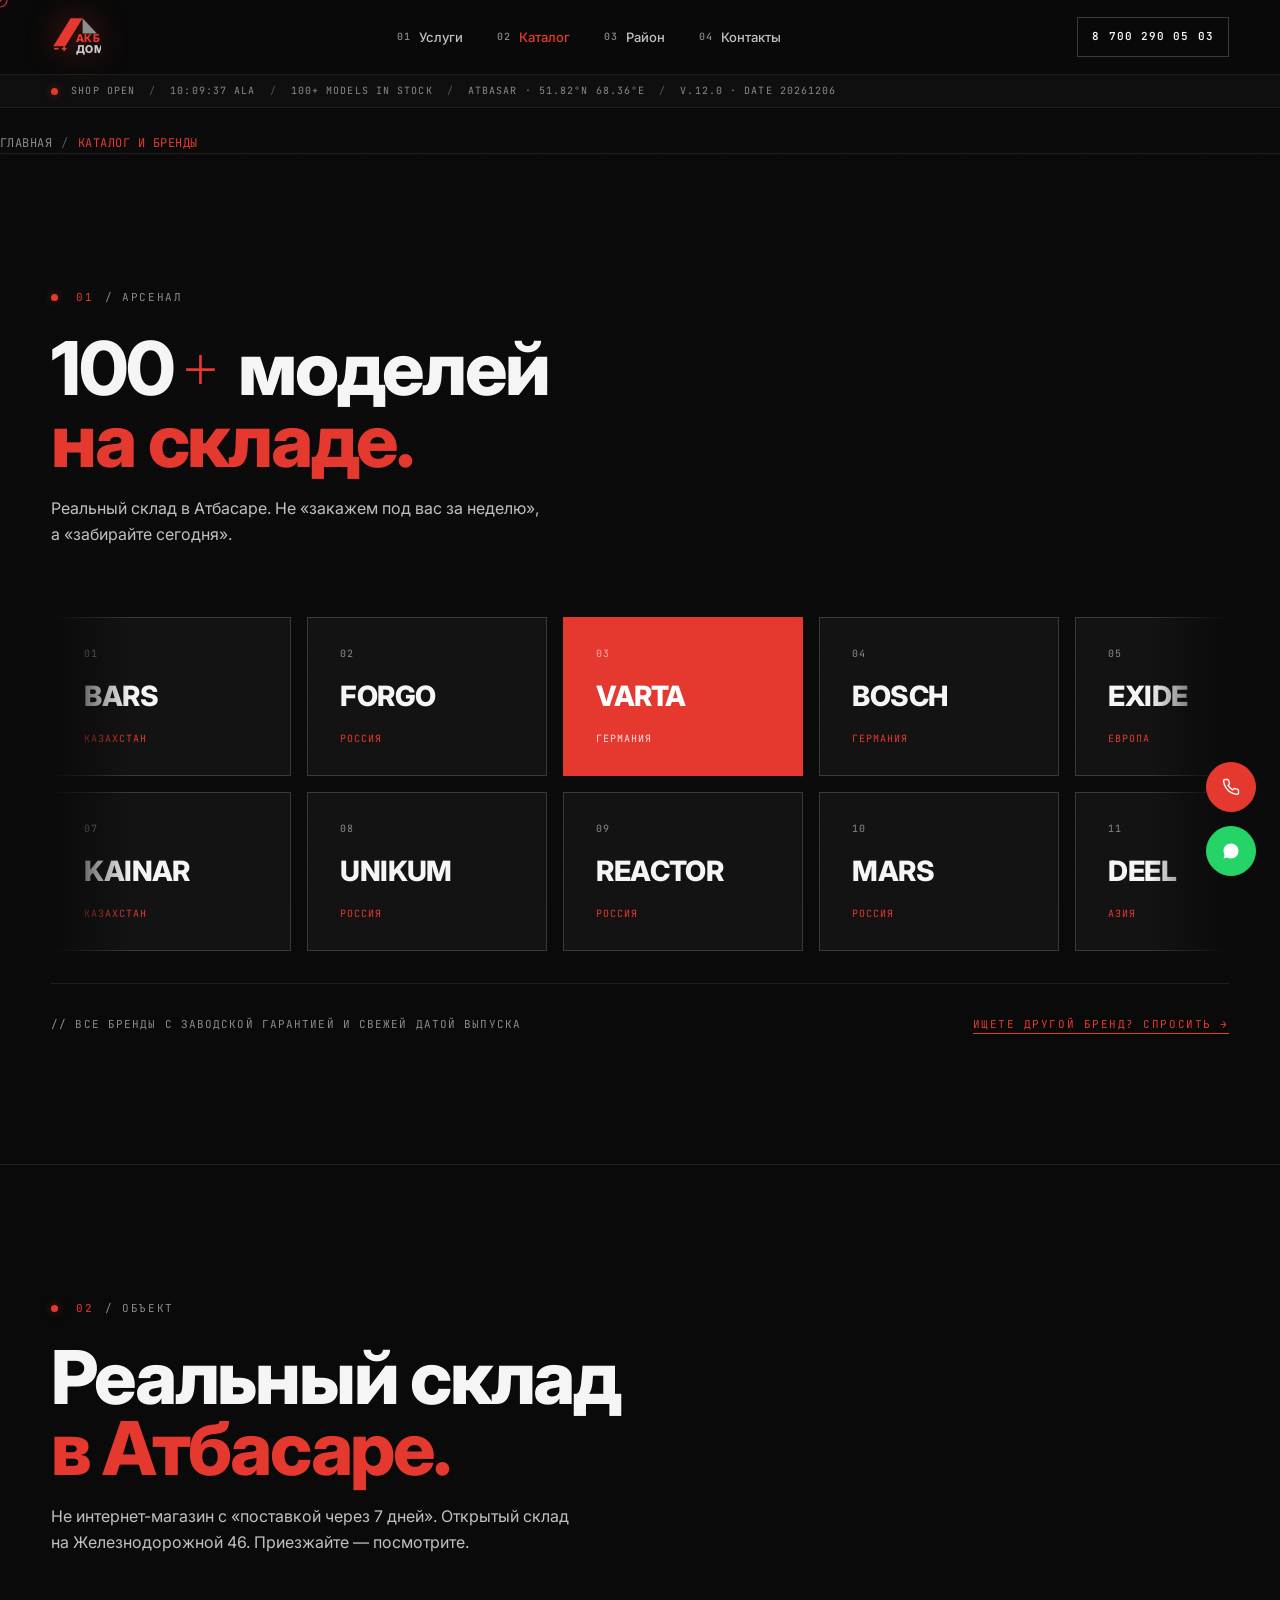
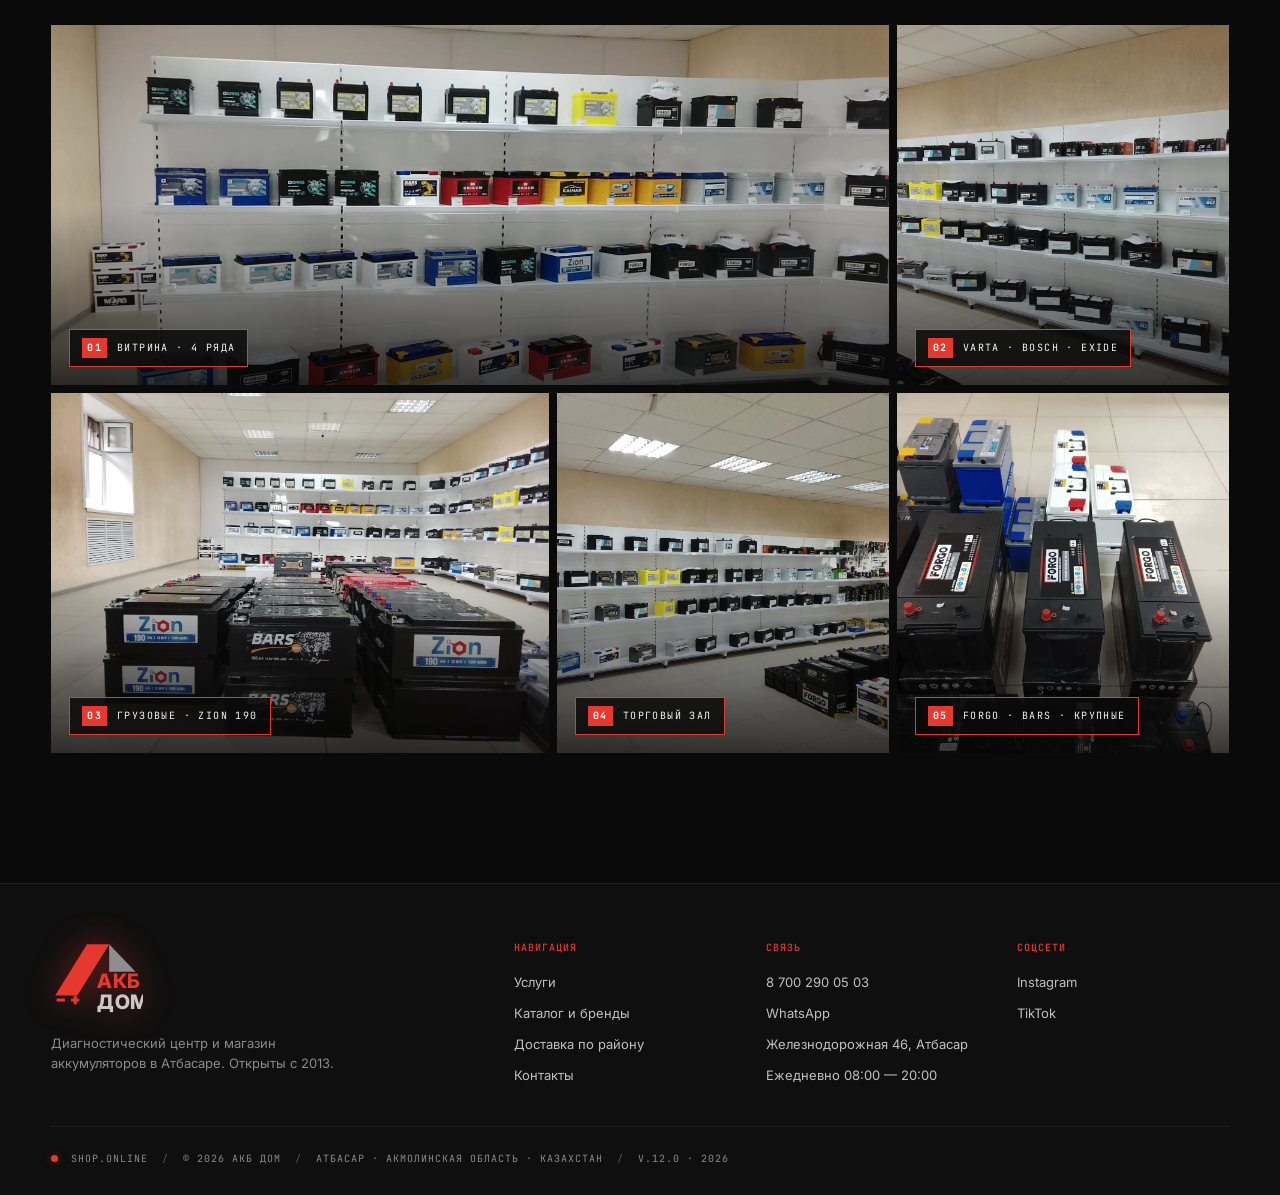
==== katalog.html @ 47ca06db "Шапка: убрал /atb рядом с логотипом на всех страницах Co-Authored-By: Claude Opus 4.8 <noreply@anthr" ====
<!DOCTYPE html>
<html lang="ru">
<head>
<meta charset="UTF-8" />
<meta name="viewport" content="width=device-width, initial-scale=1.0, viewport-fit=cover" />
<meta name="theme-color" content="#E5392F" />

<title>Каталог аккумуляторов — VARTA, BOSCH, ZION в Атбасаре | АКБ Дом</title>
<meta name="description" content="Каталог аккумуляторов в Атбасаре: 100+ моделей — VARTA, BOSCH, EXIDE, ZION, BARS, KAINAR и другие. Реальный склад, заводская гарантия, свежая дата выпуска." />
<meta name="robots" content="index, follow, max-image-preview:large" />
<meta name="geo.region" content="KZ-AKM" />
<meta name="geo.placename" content="Атбасар" />
<meta name="geo.position" content="51.82049;68.36369" />
<meta name="ICBM" content="51.82049, 68.36369" />
<link rel="canonical" href="https://akb-dom-atbasar.kz/katalog.html" />

<meta property="og:type" content="website" />
<meta property="og:locale" content="ru_KZ" />
<meta property="og:site_name" content="АКБ Дом" />
<meta property="og:title" content="Каталог аккумуляторов — VARTA, BOSCH, ZION в Атбасаре | АКБ Дом" />
<meta property="og:description" content="Каталог аккумуляторов в Атбасаре: 100+ моделей — VARTA, BOSCH, EXIDE, ZION, BARS, KAINAR и другие. Реальный склад, заводская гарантия, свежая дата выпуска." />
<meta property="og:image" content="https://akb-dom-atbasar.kz/og-cover.jpg" />
<meta property="og:url" content="https://akb-dom-atbasar.kz/katalog.html" />

<link rel="preconnect" href="https://fonts.googleapis.com" />
<link rel="preconnect" href="https://fonts.gstatic.com" crossorigin />
<link href="https://fonts.googleapis.com/css2?family=Inter:wght@400;500;600;700;800;900&family=JetBrains+Mono:wght@400;500;700&family=Major+Mono+Display&display=swap" rel="stylesheet" />
<link rel="icon" type="image/svg+xml" href="favicon.svg" />
<link rel="stylesheet" href="styles.css?v=1" />

<script type="application/ld+json">
{
  "@context":"https://schema.org","@type":"AutoPartsStore","@id":"https://akb-dom-atbasar.kz/#business",
  "name":"АКБ Дом","alternateName":["AKB Dom Atbasar","АКБ Дом Атбасар"],
  "description":"Диагностический центр и самый большой магазин аккумуляторов в Атбасаре. Бесплатный подбор АКБ. 100+ моделей. 12 лет на рынке. BARS, FORGO, VARTA, BOSCH, EXIDE, ZION, KAINAR.",
  "url":"https://akb-dom-atbasar.kz/","logo":"https://akb-dom-atbasar.kz/images/akb-dom-logo.jpg",
  "image":["https://akb-dom-atbasar.kz/images/akb-dom-atbasar-1.jpg","https://akb-dom-atbasar.kz/images/akb-dom-atbasar-2.jpg","https://akb-dom-atbasar.kz/images/akb-dom-atbasar-3.jpg","https://akb-dom-atbasar.kz/images/akb-dom-atbasar-4.jpg"],
  "telephone":"+77002900503","priceRange":"20000 — 180000 ₸","currenciesAccepted":"KZT","paymentAccepted":"Cash, Credit Card, Kaspi","foundingDate":"2013",
  "address":{"@type":"PostalAddress","streetAddress":"Железнодорожная улица, 46","addressLocality":"Атбасар","addressRegion":"Акмолинская область","addressCountry":"KZ","postalCode":"020400"},
  "geo":{"@type":"GeoCoordinates","latitude":51.82049,"longitude":68.36369},
  "openingHoursSpecification":[{"@type":"OpeningHoursSpecification","dayOfWeek":["Monday","Tuesday","Wednesday","Thursday","Friday","Saturday","Sunday"],"opens":"08:00","closes":"20:00"}],
  "sameAs":["https://www.instagram.com/akb.dom_astana","https://www.tiktok.com/@akb.dom_astana","https://2gis.kz/firm/70000001114789784"],
  "hasMap":"https://2gis.kz/firm/70000001114789784",
  "areaServed":[{"@type":"City","name":"Атбасар"},{"@type":"AdministrativeArea","name":"Атбасарский район"},{"@type":"Place","name":"Самарка"},{"@type":"Place","name":"Сергеевка"},{"@type":"Place","name":"Тельмана"},{"@type":"Place","name":"Макеевка"},{"@type":"Place","name":"Калиновка"},{"@type":"Place","name":"Сочинское"},{"@type":"Place","name":"Мариновка"}],
  "makesOffer":[
    {"@type":"Offer","itemOffered":{"@type":"Service","name":"Подбор аккумулятора","description":"Бесплатный подбор АКБ по марке, модели и году авто за 30 секунд."}},
    {"@type":"Offer","itemOffered":{"@type":"Service","name":"Замена аккумулятора","description":"Замена АКБ на месте в Атбасаре за 15 минут."}},
    {"@type":"Offer","itemOffered":{"@type":"Service","name":"Диагностика аккумулятора","description":"Проверка напряжения, пускового тока и состояния батареи."}},
    {"@type":"Offer","itemOffered":{"@type":"Service","name":"Зарядка аккумулятора","description":"Зарядка разряженного аккумулятора правильным током."}}
  ],
  "brand":[{"@type":"Brand","name":"BARS"},{"@type":"Brand","name":"FORGO"},{"@type":"Brand","name":"VARTA"},{"@type":"Brand","name":"BOSCH"},{"@type":"Brand","name":"EXIDE"},{"@type":"Brand","name":"ZION"},{"@type":"Brand","name":"KAINAR"},{"@type":"Brand","name":"UNIKUM"}]
}
</script>
<script type="application/ld+json">{"@context":"https://schema.org","@type":"BreadcrumbList","itemListElement":[{"@type":"ListItem","position":1,"name":"Главная","item":"https://akb-dom-atbasar.kz/"},{"@type":"ListItem","position":2,"name":"Каталог и бренды","item":"https://akb-dom-atbasar.kz/katalog.html"}]}</script>
</head>
<body>

<svg xmlns="http://www.w3.org/2000/svg" style="display:none">
  <defs>
    <symbol id="roof" viewBox="0 0 40 40"><path d="M 22 6 L 36 24 L 22 24 Z" fill="#8E8D8D"/><path d="M 6 24 L 18 6 L 30 24 Z" fill="#E5392F"/><rect x="13" y="22" width="2" height="6" fill="#E5392F"/><rect x="21" y="22" width="2" height="6" fill="#8E8D8D"/></symbol>
    <symbol id="bolt" viewBox="0 0 24 24"><path d="M14 2 L4 14 H11 L10 22 L20 10 H13 L14 2 Z" fill="currentColor"/></symbol>
    <symbol id="arrow" viewBox="0 0 24 24"><path d="M5 12 H19 M13 6 L19 12 L13 18" fill="none" stroke="currentColor" stroke-width="2" stroke-linejoin="round" stroke-linecap="round"/></symbol>
    <symbol id="arrow-tr" viewBox="0 0 24 24"><path d="M7 17 L17 7 M9 7 H17 V15" fill="none" stroke="currentColor" stroke-width="2" stroke-linejoin="round" stroke-linecap="round"/></symbol>
    <symbol id="phone" viewBox="0 0 24 24"><path d="M22 16.92v3a2 2 0 0 1-2.18 2 19.79 19.79 0 0 1-8.63-3.07 19.5 19.5 0 0 1-6-6 19.79 19.79 0 0 1-3.07-8.67A2 2 0 0 1 4.11 2h3a2 2 0 0 1 2 1.72c.13.96.37 1.9.72 2.81a2 2 0 0 1-.45 2.11L8.09 9.91a16 16 0 0 0 6 6l1.27-1.27a2 2 0 0 1 2.11-.45c.91.35 1.85.59 2.81.72A2 2 0 0 1 22 16.92z" fill="none" stroke="currentColor" stroke-width="1.8" stroke-linejoin="round" stroke-linecap="round"/></symbol>
    <symbol id="wa" viewBox="0 0 24 24"><path d="M17.5 14.4c-.3-.15-1.76-.87-2.03-.97-.27-.1-.47-.15-.67.15-.2.3-.77.97-.94 1.16-.17.2-.35.22-.64.08-.3-.15-1.26-.46-2.39-1.48-.88-.79-1.48-1.76-1.65-2.06-.17-.3-.02-.46.13-.6.13-.13.3-.35.45-.52.15-.17.2-.3.3-.5.1-.2.05-.37-.03-.52-.07-.15-.67-1.61-.92-2.21-.24-.58-.49-.5-.67-.51-.17-.01-.37-.01-.57-.01-.2 0-.52.07-.79.37-.27.3-1.04 1.02-1.04 2.48s1.07 2.88 1.21 3.07c.15.2 2.1 3.2 5.08 4.49.71.3 1.26.49 1.69.62.71.23 1.36.2 1.87.12.57-.08 1.76-.72 2-1.41.25-.7.25-1.29.17-1.41-.07-.12-.27-.2-.57-.35zM12 2C6.48 2 2 6.48 2 12c0 1.9.53 3.66 1.44 5.17L2 22l4.83-1.44A9.97 9.97 0 0 0 12 22c5.52 0 10-4.48 10-10S17.52 2 12 2z" fill="currentColor"/></symbol>
    <symbol id="check" viewBox="0 0 24 24"><path d="M5 12 L10 17 L19 7" fill="none" stroke="currentColor" stroke-width="2.5" stroke-linejoin="round" stroke-linecap="round"/></symbol>
    <symbol id="x" viewBox="0 0 24 24"><path d="M6 6 L18 18 M18 6 L6 18" stroke="currentColor" stroke-width="2" stroke-linecap="round"/></symbol>
    <symbol id="dot" viewBox="0 0 8 8"><circle cx="4" cy="4" r="2" fill="currentColor"/></symbol>
    <symbol id="key" viewBox="0 0 24 24"><path d="M15 7 A 4 4 0 1 0 11.85 11.85 L 4 19.7 V 21 H 6 V 19 H 8 V 17 H 10 V 14.85" fill="none" stroke="currentColor" stroke-width="1.8" stroke-linejoin="round" stroke-linecap="round"/><circle cx="16" cy="7" r="1.2" fill="currentColor"/></symbol>
    <symbol id="search" viewBox="0 0 24 24"><circle cx="10.5" cy="10.5" r="6.5" fill="none" stroke="currentColor" stroke-width="1.8"/><line x1="15.5" y1="15.5" x2="21" y2="21" stroke="currentColor" stroke-width="1.8" stroke-linecap="round"/></symbol>
    <symbol id="logo" viewBox="40 40 332 278">
      <polygon points="55,240 170,55 250,55 135,240" fill="#E5392F"/>
      <polygon points="250,55 345,155 250,155" fill="#8E8D8D"/>
      <rect x="60" y="251" width="30" height="11" rx="2" fill="#E5392F"/>
      <rect x="112" y="251" width="30" height="11" rx="2" fill="#E5392F"/>
      <rect x="122" y="241" width="11" height="31" rx="2" fill="#E5392F"/>
      <text x="206" y="212" font-family="Inter, Arial, sans-serif" font-weight="800" font-size="72" letter-spacing="2" fill="#E5392F">АКБ</text>
      <text x="206" y="288" font-family="Inter, Arial, sans-serif" font-weight="800" font-size="72" letter-spacing="2" fill="#C8C8C8">ДОМ</text>
    </symbol>
  </defs>
</svg>

<!-- BOOT SCREEN (приветствие при загрузке) -->
<div class="boot" id="boot" aria-hidden="true">
  <div class="boot-inner">
    <div class="boot-bolt">
      <svg width="56" height="56" viewBox="0 0 24 24"><use href="#bolt"/></svg>
    </div>
    <div class="boot-text">
      <div class="boot-line mono"><span class="boot-prompt">&gt;</span> SYSTEM CHECK ........... <span class="boot-ok">OK</span></div>
      <div class="boot-line mono"><span class="boot-prompt">&gt;</span> BATTERY MODULE ......... <span class="boot-ok">100%</span></div>
      <div class="boot-line mono"><span class="boot-prompt">&gt;</span> CONNECTING TO АКБ ДОМ .. <span class="boot-ok">ONLINE</span></div>
      <div class="boot-line mono"><span class="boot-prompt">&gt;</span> LOADING DIAGNOSTIC UI...</div>
    </div>
  </div>
</div>

<!-- Custom cursor -->
<div class="cursor" id="cursor" aria-hidden="true">
  <svg viewBox="0 0 24 24"><circle cx="12" cy="12" r="6" fill="none" stroke="currentColor" stroke-width="1"/><circle cx="12" cy="12" r="1.4" fill="currentColor"/></svg>
</div>

<!-- Floating CTAs -->
<a class="fcta fcta-call" href="tel:+77002900503" aria-label="Позвонить" data-sound="click">
  <svg width="18" height="18"><use href="#phone"/></svg>
</a>
<a class="fcta fcta-wa" href="https://wa.me/77002900503" target="_blank" rel="noopener" aria-label="WhatsApp" data-sound="click">
  <svg width="18" height="18"><use href="#wa"/></svg>
</a>

<header class="sysbar">
  <div class="container sysbar-row">
    <a href="index.html" class="brand" data-sound="click">
      <span class="brand-mark"><svg width="50" height="42" role="img" aria-label="АКБ Дом — аккумуляторы в Атбасаре"><use href="#logo"/></svg></span>
    </a>
    <nav class="nav">
      <a href="uslugi.html" data-sound="click"><span class="nav-i">01</span><span>Услуги</span></a>
      <a href="katalog.html" aria-current="page" data-sound="click"><span class="nav-i">02</span><span>Каталог</span></a>
      <a href="rayon.html" data-sound="click"><span class="nav-i">03</span><span>Район</span></a>
      <a href="kontakty.html" data-sound="click"><span class="nav-i">04</span><span>Контакты</span></a>
    </nav>
    <a href="tel:+77002900503" class="sys-cta mono" data-sound="click">
      8 700 290 05 03
    </a>
  </div>
  <div class="ticker-bar mono" aria-hidden="true">
    <div class="container ticker-row">
      <span><i class="led led-on"></i> SHOP OPEN</span>
      <span class="sep">/</span>
      <span id="local-time">--:--:-- ALA</span>
      <span class="sep">/</span>
      <span class="hide-sm">100+ MODELS IN STOCK</span>
      <span class="sep hide-sm">/</span>
      <span class="hide-sm">ATBASAR · 51.82°N 68.36°E</span>
      <span class="sep hide-sm">/</span>
      <span>v.12.0 · DATE <span id="datestamp">--</span></span>
    </div>
  </div>
</header>

<nav class="container crumbs" aria-label="Хлебные крошки"><a href="index.html">Главная</a><span class="sep">/</span><span class="cur">Каталог и бренды</span></nav>

<section class="section arsenal" id="arsenal">
  <div class="container">
    <header class="sec-head">
      <div class="sec-eyebrow mono">
        <i class="dot phosphor"></i>01
        <span class="sec-eyebrow-lbl">/ АРСЕНАЛ</span>
      </div>
      <h1 class="sec-h2">
        100<span class="plus">+</span> моделей<br/>
        <span class="ph">на складе.</span>
      </h1>
      <p class="sec-sub">Реальный склад в&nbsp;Атбасаре. Не «закажем под&nbsp;вас за&nbsp;неделю», а&nbsp;«забирайте сегодня».</p>
    </header>

    <div class="brands-stack">
      <div class="bstack-row" data-direction="left">
        <div class="bstack-track">
          <div class="bbox" data-brand="BARS"><span class="bbox-num mono">01</span><span class="bbox-name">BARS</span><span class="bbox-meta mono">КАЗАХСТАН</span></div>
          <div class="bbox" data-brand="FORGO"><span class="bbox-num mono">02</span><span class="bbox-name">FORGO</span><span class="bbox-meta mono">РОССИЯ</span></div>
          <div class="bbox bbox-feat" data-brand="VARTA"><span class="bbox-num mono">03</span><span class="bbox-name">VARTA</span><span class="bbox-meta mono">ГЕРМАНИЯ</span></div>
          <div class="bbox" data-brand="BOSCH"><span class="bbox-num mono">04</span><span class="bbox-name">BOSCH</span><span class="bbox-meta mono">ГЕРМАНИЯ</span></div>
          <div class="bbox" data-brand="EXIDE"><span class="bbox-num mono">05</span><span class="bbox-name">EXIDE</span><span class="bbox-meta mono">ЕВРОПА</span></div>
          <div class="bbox" data-brand="ZION"><span class="bbox-num mono">06</span><span class="bbox-name">ZION</span><span class="bbox-meta mono">КАЗАХСТАН · ГРУЗОВЫЕ</span></div>
          <!-- duplicate for seamless loop -->
          <div class="bbox" data-brand="BARS"><span class="bbox-num mono">01</span><span class="bbox-name">BARS</span><span class="bbox-meta mono">КАЗАХСТАН</span></div>
          <div class="bbox" data-brand="FORGO"><span class="bbox-num mono">02</span><span class="bbox-name">FORGO</span><span class="bbox-meta mono">РОССИЯ</span></div>
          <div class="bbox bbox-feat" data-brand="VARTA"><span class="bbox-num mono">03</span><span class="bbox-name">VARTA</span><span class="bbox-meta mono">ГЕРМАНИЯ</span></div>
          <div class="bbox" data-brand="BOSCH"><span class="bbox-num mono">04</span><span class="bbox-name">BOSCH</span><span class="bbox-meta mono">ГЕРМАНИЯ</span></div>
        </div>
      </div>
      <div class="bstack-row" data-direction="right">
        <div class="bstack-track reverse">
          <div class="bbox" data-brand="KAINAR"><span class="bbox-num mono">07</span><span class="bbox-name">KAINAR</span><span class="bbox-meta mono">КАЗАХСТАН</span></div>
          <div class="bbox" data-brand="UNIKUM"><span class="bbox-num mono">08</span><span class="bbox-name">UNIKUM</span><span class="bbox-meta mono">РОССИЯ</span></div>
          <div class="bbox" data-brand="REACTOR"><span class="bbox-num mono">09</span><span class="bbox-name">REACTOR</span><span class="bbox-meta mono">РОССИЯ</span></div>
          <div class="bbox" data-brand="MARS"><span class="bbox-num mono">10</span><span class="bbox-name">MARS</span><span class="bbox-meta mono">РОССИЯ</span></div>
          <div class="bbox" data-brand="DEEL"><span class="bbox-num mono">11</span><span class="bbox-name">DEEL</span><span class="bbox-meta mono">АЗИЯ</span></div>
          <div class="bbox" data-brand="WESTA"><span class="bbox-num mono">12</span><span class="bbox-name">WESTA</span><span class="bbox-meta mono">УКРАИНА</span></div>
          <div class="bbox" data-brand="KAINAR"><span class="bbox-num mono">07</span><span class="bbox-name">KAINAR</span><span class="bbox-meta mono">КАЗАХСТАН</span></div>
          <div class="bbox" data-brand="UNIKUM"><span class="bbox-num mono">08</span><span class="bbox-name">UNIKUM</span><span class="bbox-meta mono">РОССИЯ</span></div>
          <div class="bbox" data-brand="REACTOR"><span class="bbox-num mono">09</span><span class="bbox-name">REACTOR</span><span class="bbox-meta mono">РОССИЯ</span></div>
          <div class="bbox" data-brand="MARS"><span class="bbox-num mono">10</span><span class="bbox-name">MARS</span><span class="bbox-meta mono">РОССИЯ</span></div>
        </div>
      </div>
    </div>

    <div class="arsenal-foot mono">
      <span>// ВСЕ БРЕНДЫ С ЗАВОДСКОЙ ГАРАНТИЕЙ И&nbsp;СВЕЖЕЙ ДАТОЙ ВЫПУСКА</span>
      <a href="https://wa.me/77002900503" target="_blank" rel="noopener" data-sound="click">
        ИЩЕТЕ ДРУГОЙ БРЕНД? СПРОСИТЬ →
      </a>
    </div>
  </div>
</section>

<section class="section shop-sec">
  <div class="container">
    <header class="sec-head">
      <div class="sec-eyebrow mono">
        <i class="dot phosphor"></i>02
        <span class="sec-eyebrow-lbl">/ ОБЪЕКТ</span>
      </div>
      <h2 class="sec-h2">
        Реальный склад<br/>
        <span class="ph">в Атбасаре.</span>
      </h2>
      <p class="sec-sub">Не интернет-магазин с&nbsp;«поставкой через 7&nbsp;дней». Открытый склад на&nbsp;Железнодорожной 46. Приезжайте — посмотрите.</p>
    </header>

    <div class="shop-frames">
      <a href="images/akb-dom-atbasar-vitrina.jpg" class="shop-frame frame-1" data-lightbox>
        <img src="images/akb-dom-atbasar-vitrina.jpg" width="1600" height="1200" alt="Витрина магазина АКБ Дом в Атбасаре — 4 ряда аккумуляторов BARS, UNIKUM, KAINAR, VARTA" loading="lazy"/>
        <div class="frame-tag mono">
          <span class="frame-num">01</span>
          <span class="frame-name">ВИТРИНА · 4 РЯДА</span>
        </div>
        <div class="frame-corners">
          <span class="corner tl"></span>
          <span class="corner tr"></span>
          <span class="corner bl"></span>
          <span class="corner br"></span>
        </div>
      </a>
      <a href="images/akb-dom-atbasar-import.jpg" class="shop-frame frame-2" data-lightbox>
        <img src="images/akb-dom-atbasar-import.jpg" width="1600" height="1200" alt="Импортные аккумуляторы VARTA, BOSCH, EXIDE и FORGO в магазине АКБ Дом Атбасар" loading="lazy"/>
        <div class="frame-tag mono">
          <span class="frame-num">02</span>
          <span class="frame-name">VARTA · BOSCH · EXIDE</span>
        </div>
        <div class="frame-corners">
          <span class="corner tl"></span>
          <span class="corner tr"></span>
          <span class="corner bl"></span>
          <span class="corner br"></span>
        </div>
      </a>
      <a href="images/akb-dom-atbasar-gruzovye.jpg" class="shop-frame frame-3" data-lightbox>
        <img src="images/akb-dom-atbasar-gruzovye.jpg" width="1600" height="1200" alt="Грузовые аккумуляторы ZION 190 А·ч и BARS Truck в АКБ Дом Атбасар" loading="lazy"/>
        <div class="frame-tag mono">
          <span class="frame-num">03</span>
          <span class="frame-name">ГРУЗОВЫЕ · ZION 190</span>
        </div>
        <div class="frame-corners">
          <span class="corner tl"></span>
          <span class="corner tr"></span>
          <span class="corner bl"></span>
          <span class="corner br"></span>
        </div>
      </a>
      <a href="images/akb-dom-atbasar-zal.jpg" class="shop-frame frame-4" data-lightbox>
        <img src="images/akb-dom-atbasar-zal.jpg" width="1600" height="1200" alt="Торговый зал АКБ Дом в Атбасаре с аккумуляторами и автоаксессуарами" loading="lazy"/>
        <div class="frame-tag mono">
          <span class="frame-num">04</span>
          <span class="frame-name">ТОРГОВЫЙ ЗАЛ</span>
        </div>
        <div class="frame-corners">
          <span class="corner tl"></span>
          <span class="corner tr"></span>
          <span class="corner bl"></span>
          <span class="corner br"></span>
        </div>
      </a>
      <a href="images/akb-dom-atbasar-krupnye.jpg" class="shop-frame frame-5" data-lightbox>
        <img src="images/akb-dom-atbasar-krupnye.jpg" width="1600" height="1200" alt="Аккумуляторы большой ёмкости FORGO и BARS крупным планом в АКБ Дом" loading="lazy"/>
        <div class="frame-tag mono">
          <span class="frame-num">05</span>
          <span class="frame-name">FORGO · BARS · КРУПНЫЕ</span>
        </div>
        <div class="frame-corners">
          <span class="corner tl"></span>
          <span class="corner tr"></span>
          <span class="corner bl"></span>
          <span class="corner br"></span>
        </div>
      </a>
    </div>
  </div>
</section>

<footer class="site-foot">
  <div class="container">
    <div class="foot-grid">
      <div>
        <a href="index.html" class="brand brand-foot">
          <span class="brand-mark"><svg width="92" height="77" role="img" aria-label="АКБ Дом Атбасар — логотип"><use href="#logo"/></svg></span>
        </a>
        <p class="foot-tag">Диагностический центр и&nbsp;магазин аккумуляторов в&nbsp;Атбасаре. Открыты с&nbsp;2013.</p>
      </div>
      <div class="foot-col">
        <h4 class="mono">НАВИГАЦИЯ</h4>
        <a href="uslugi.html" data-sound="click">Услуги</a>
        <a href="katalog.html" data-sound="click">Каталог и бренды</a>
        <a href="rayon.html" data-sound="click">Доставка по району</a>
        <a href="kontakty.html" data-sound="click">Контакты</a>
      </div>
      <div class="foot-col">
        <h4 class="mono">СВЯЗЬ</h4>
        <a href="tel:+77002900503" data-sound="click">8 700 290 05 03</a>
        <a href="https://wa.me/77002900503" target="_blank" rel="noopener" data-sound="click">WhatsApp</a>
        <span>Железнодорожная 46, Атбасар</span>
        <span>Ежедневно 08:00 — 20:00</span>
      </div>
      <div class="foot-col">
        <h4 class="mono">СОЦСЕТИ</h4>
        <a href="https://www.instagram.com/akb.dom_astana" target="_blank" rel="noopener" data-sound="click">Instagram</a>
        <a href="https://www.tiktok.com/@akb.dom_astana" target="_blank" rel="noopener" data-sound="click">TikTok</a>
      </div>
    </div>
    <div class="foot-bot mono">
      <span><i class="led led-on"></i> shop.online</span>
      <span class="sep">/</span>
      <span>© <span id="year"></span> АКБ ДОМ</span>
      <span class="sep">/</span>
      <span class="hide-sm">АТБАСАР · АКМОЛИНСКАЯ ОБЛАСТЬ · КАЗАХСТАН</span>
      <span class="sep hide-sm">/</span>
      <span class="hide-sm">v.12.0 · 2026</span>
    </div>
  </div>
</footer>

<div class="lightbox" id="lightbox" aria-hidden="true">
  <button class="lb-close" aria-label="Закрыть"><svg width="22" height="22"><use href="#x"/></svg></button>
  <button class="lb-prev" aria-label="Предыдущее"><svg width="22" height="22" style="transform:rotate(180deg)"><use href="#arrow"/></svg></button>
  <button class="lb-next" aria-label="Следующее"><svg width="22" height="22"><use href="#arrow"/></svg></button>
  <img id="lb-img" alt=""/>
  <div class="lb-caption mono" id="lb-caption"></div>
</div>

<script src="app.js?v=3" defer></script>
</body>
</html>
---- styles.css ----
/* ╔═══════════════════════════════════════════════╗
   ║  АКБ ДОМ · АТБАСАР                            ║
   ║  DIAGNOSTIC TERMINAL EDITION · v.12.0         ║
   ╚═══════════════════════════════════════════════╝ */

:root {
  --bg:        #0a0a0a;
  --bg-2:      #0f0f0f;
  --surface:   #131313;
  --surface-2: #191919;
  --surface-3: #1f1f1f;
  --line:      #1f1f1f;
  --line-2:    #2a2a2a;
  --line-bright: #3a3a3a;

  --ink:       #f5f5f5;
  --ink-2:     #c0c0c0;
  --ink-3:     #8a8a8a;
  --ink-dim:   #555;

  --ph:        #E5392F;       /* brand red — primary */
  --ph-glow:   rgba(229, 57, 47, .45);
  --ph-dim:    #A82A22;
  --amber:     #ffa722;       /* warm panel light */
  --amber-glow:rgba(255, 167, 34, .4);
  --red:       #ff4d3d;
  --red-glow:  rgba(255, 77, 61, .4);
  --blue:      #5fb3ff;
  --whatsapp:  #25d366;

  --f-sans:    "Inter", system-ui, sans-serif;
  --f-mono:    "JetBrains Mono", ui-monospace, monospace;
  --f-mega:    "Major Mono Display", "JetBrains Mono", monospace;

  --container: 1400px;
  --pad:       clamp(20px, 4vw, 56px);
}

* { box-sizing: border-box; }
html { scroll-behavior: smooth; background: var(--bg); }
body {
  margin: 0;
  background: var(--bg);
  color: var(--ink);
  font-family: var(--f-sans);
  font-weight: 400;
  font-size: 15px;
  line-height: 1.6;
  -webkit-font-smoothing: antialiased;
  overflow-x: hidden;
  cursor: none;
}

/* Subtle grid background */
body::before {
  content: '';
  position: fixed; inset: 0;
  pointer-events: none;
  z-index: 0;
  background-image:
    linear-gradient(rgba(255,255,255,.012) 1px, transparent 1px),
    linear-gradient(90deg, rgba(255,255,255,.012) 1px, transparent 1px);
  background-size: 60px 60px;
}
/* Subtle scanlines */
body::after {
  content: '';
  position: fixed; inset: 0;
  pointer-events: none;
  z-index: 0;
  background: repeating-linear-gradient(
    0deg,
    rgba(255,255,255,.01) 0px,
    rgba(255,255,255,.01) 1px,
    transparent 1px, transparent 3px
  );
}

img { max-width: 100%; display: block; }
a { color: inherit; text-decoration: none; }
button { font: inherit; cursor: none; background: none; border: 0; color: inherit; }
::selection { background: var(--ph); color: #fff; }

.container {
  max-width: var(--container);
  margin: 0 auto;
  padding: 0 var(--pad);
  position: relative;
  z-index: 2;
}

/* ──────── BOOT SCREEN ──────── */
.boot {
  position: fixed; inset: 0;
  z-index: 999;
  background: var(--bg);
  display: grid;
  place-items: center;
  transition: opacity .8s ease, visibility .8s;
}
.boot.hide { opacity: 0; visibility: hidden; pointer-events: none; }
.boot-inner {
  display: flex;
  flex-direction: column;
  gap: 32px;
  align-items: center;
}
.boot-bolt {
  color: var(--ph);
  animation: bootPulse 1.4s infinite;
  filter: drop-shadow(0 0 16px var(--ph-glow));
}
@keyframes bootPulse {
  0%,100% { transform: scale(1); }
  50% { transform: scale(1.15); }
}
.boot-text {
  display: flex;
  flex-direction: column;
  gap: 8px;
  font-family: var(--f-mono);
  font-size: 13px;
  color: var(--ink-2);
}
.boot-line {
  opacity: 0;
  animation: bootLine .4s forwards;
}
.boot-line:nth-child(1) { animation-delay: .1s; }
.boot-line:nth-child(2) { animation-delay: .4s; }
.boot-line:nth-child(3) { animation-delay: .7s; }
.boot-line:nth-child(4) { animation-delay: 1.0s; }
@keyframes bootLine {
  to { opacity: 1; }
}
.boot-prompt { color: var(--ph); margin-right: 8px; }
.boot-ok { color: var(--ph); font-weight: 700; }

/* ──────── CURSOR ──────── */
.cursor {
  position: fixed;
  width: 28px; height: 28px;
  pointer-events: none;
  z-index: 9999;
  transform: translate(-50%, -50%);
  color: var(--ph);
  transition: transform .1s, width .2s, height .2s;
  mix-blend-mode: difference;
}
.cursor svg { width: 100%; height: 100%; }
.cursor.hover {
  width: 44px; height: 44px;
}
@media (hover: none), (max-width: 900px) {
  .cursor { display: none; }
  body, button { cursor: auto; }
}

/* ──────── COMMON ──────── */
.mono {
  font-family: var(--f-mono);
  font-size: 11px;
  letter-spacing: .1em;
  text-transform: uppercase;
}
.dot {
  display: inline-block;
  width: 7px; height: 7px;
  border-radius: 50%;
  background: var(--ink-3);
  vertical-align: middle;
  margin-right: 6px;
}
.dot.phosphor { background: var(--ph); box-shadow: 0 0 8px var(--ph-glow); }
.led {
  display: inline-block;
  width: 7px; height: 7px;
  border-radius: 50%;
  background: var(--ink-dim);
  vertical-align: middle;
  margin-right: 6px;
}
.led-on { background: var(--ph); box-shadow: 0 0 8px var(--ph-glow); }
.led-amber { background: var(--amber); box-shadow: 0 0 8px var(--amber-glow); }
.led-red { background: var(--red); box-shadow: 0 0 8px var(--red-glow); }
.led-blink { animation: blink 1.4s infinite; }
@keyframes blink {
  0%, 50% { opacity: 1; }
  51%, 100% { opacity: .2; }
}

.ph { color: var(--ph); }

/* ──────── FLOATING CTAs ──────── */
.fcta {
  position: fixed; right: 24px;
  width: 50px; height: 50px;
  border-radius: 50%;
  display: grid; place-items: center;
  z-index: 100;
  color: #fff;
  transition: all .2s;
  border: 1px solid var(--line-bright);
}
.fcta:hover { transform: scale(1.05); }
.fcta-call {
  bottom: 88px;
  background: var(--ph);
  color: #fff;
  border-color: var(--ph);
  animation: pulsePh 2.4s ease-in-out infinite;
}
.fcta-wa {
  bottom: 24px;
  background: var(--whatsapp);
  border-color: var(--whatsapp);
}
@keyframes pulsePh {
  0%,100% { box-shadow: 0 0 0 0 var(--ph-glow); }
  50%     { box-shadow: 0 0 0 12px transparent; }
}

/* ──────── SYSTEM BAR (HEADER) ──────── */
.sysbar {
  position: sticky; top: 0; z-index: 50;
  background: rgba(10,10,10,.92);
  backdrop-filter: blur(14px);
  -webkit-backdrop-filter: blur(14px);
  border-bottom: 1px solid var(--line);
}
.sysbar-row {
  display: grid;
  grid-template-columns: auto 1fr auto;
  align-items: center;
  gap: 24px;
  padding: 16px var(--pad);
}
.brand {
  display: inline-flex; align-items: center;
  gap: 10px;
}
.brand-bolt {
  display: inline-grid; place-items: center;
  width: 28px; height: 28px;
  background: var(--ph);
  color: #fff;
  border-radius: 4px;
  filter: drop-shadow(0 0 12px var(--ph-glow));
}
.brand-roof {
  display: inline-grid; place-items: center;
  width: 28px; height: 28px;
  filter: drop-shadow(0 0 14px var(--ph-glow));
}
.brand-roof svg { display: block; }
.brand-mark { display: inline-flex; align-items: center; }
.brand-mark svg { display: block; filter: drop-shadow(0 0 16px var(--ph-glow)); }
.brand-text {
  font-family: var(--f-sans);
  font-weight: 800;
  font-size: 15px;
  letter-spacing: .04em;
  color: var(--ink);
}
.brand-loc {
  font-size: 10px;
  color: var(--ink-3);
  margin-left: 4px;
}
.nav {
  display: flex; gap: 4px;
  justify-content: center;
}
.nav a {
  display: inline-flex; align-items: center; gap: 8px;
  padding: 8px 14px;
  font-size: 13px;
  font-weight: 500;
  color: var(--ink-2);
  transition: all .2s;
  border: 1px solid transparent;
}
.nav a:hover {
  color: var(--ph);
  background: var(--surface);
  border-color: var(--line);
}
.nav-i {
  font-family: var(--f-mono);
  font-size: 10px;
  color: var(--ink-3);
  letter-spacing: .1em;
}
.nav a:hover .nav-i { color: var(--ph); }
.sys-cta {
  display: inline-flex; align-items: center; gap: 6px;
  padding: 10px 14px;
  background: transparent;
  border: 1px solid var(--line-bright);
  color: var(--ink);
  font-weight: 600;
  transition: all .2s;
}
.sys-cta:hover {
  background: var(--ph);
  color: #fff;
  border-color: var(--ph);
}

.ticker-bar {
  background: var(--bg-2);
  border-top: 1px solid var(--line);
}
.ticker-row {
  display: flex; align-items: center;
  gap: 14px;
  padding: 8px var(--pad);
  font-size: 10px;
  color: var(--ink-3);
  overflow: hidden;
  white-space: nowrap;
}
.ticker-row .sep { color: var(--ink-dim); }

/* ──────── HERO ──────── */
.hero {
  padding: 60px 0 80px;
  position: relative;
}
.hero-grid {
  display: grid;
  grid-template-columns: 1.1fr 1fr;
  gap: 60px;
  align-items: start;
}
.hero-claim {
  position: relative;
}
.eyebrow {
  display: inline-flex; align-items: center;
  gap: 10px;
  font-size: 11px;
  letter-spacing: .14em;
  color: var(--ink-2);
  margin-bottom: 36px;
  text-transform: uppercase;
}

.hero-h1 {
  font-family: var(--f-sans);
  font-weight: 800;
  font-size: clamp(44px, 7vw, 104px);
  line-height: .96;
  letter-spacing: -.04em;
  margin: 0 0 28px;
  color: var(--ink);
}
.big-num {
  display: inline-block;
  color: var(--ph);
  font-family: var(--f-mega);
  font-weight: 400;
  font-size: 1.1em;
  letter-spacing: -.04em;
  text-shadow: 0 0 30px var(--ph-glow);
  position: relative;
  padding: 0 4px;
}
.hero-cursor {
  display: inline-block;
  color: var(--ph);
  animation: cursorBlink 1s infinite;
  margin-left: 4px;
}
@keyframes cursorBlink {
  0%, 49% { opacity: 1; }
  50%, 100% { opacity: 0; }
}

.hero-sub {
  font-size: clamp(15px, 1.2vw, 17px);
  color: var(--ink-2);
  max-width: 52ch;
  margin: 0 0 36px;
  line-height: 1.65;
}

.hero-actions {
  display: flex; flex-wrap: wrap;
  gap: 14px;
  align-items: center;
}

/* ── BIG IGNITE BUTTON ── */
.ignite-btn {
  position: relative;
  display: inline-flex;
  align-items: center;
  gap: 16px;
  padding: 18px 24px 18px 22px;
  background: var(--ph);
  color: #fff;
  border: 1px solid var(--ph);
  font-family: var(--f-sans);
  font-weight: 700;
  font-size: 14px;
  letter-spacing: .04em;
  text-transform: uppercase;
  cursor: none;
  overflow: hidden;
  box-shadow: 0 0 0 0 transparent, 0 12px 32px -8px var(--ph-glow);
  transition: all .25s;
}
.ignite-btn:hover {
  transform: translateY(-2px);
  box-shadow: 0 0 0 4px rgba(229,57,47,.15), 0 18px 40px -8px var(--ph-glow);
}
.ignite-glow {
  position: absolute;
  inset: -2px;
  background: linear-gradient(120deg, transparent 30%, rgba(255,255,255,.4) 50%, transparent 70%);
  opacity: 0;
  transition: opacity .3s;
}
.ignite-btn:hover .ignite-glow {
  opacity: 1;
  animation: glowSweep 1.5s ease;
}
@keyframes glowSweep {
  0% { transform: translateX(-100%); }
  100% { transform: translateX(100%); }
}
.ignite-icon {
  display: inline-grid; place-items: center;
  width: 36px; height: 36px;
  background: rgba(0,0,0,.15);
  border-radius: 4px;
  position: relative;
  z-index: 1;
}
.ignite-label {
  display: flex; flex-direction: column;
  gap: 2px;
  position: relative;
  z-index: 1;
}
.ignite-text {
  font-size: 14px;
  font-weight: 800;
  letter-spacing: .03em;
}
.ignite-sub {
  font-size: 9px;
  font-weight: 500;
  letter-spacing: .2em;
  color: rgba(255,255,255,.7);
}
.ignite-arrow {
  font-size: 20px;
  font-weight: 700;
  margin-left: 4px;
  position: relative;
  z-index: 1;
}

.ghost-btn {
  display: inline-flex; align-items: center;
  gap: 8px;
  padding: 18px 22px;
  border: 1px solid var(--line-bright);
  font-size: 13px;
  color: var(--ink-2);
  font-weight: 500;
  transition: all .2s;
}
.ghost-btn:hover {
  border-color: var(--ph);
  color: var(--ph);
}

/* ── DASHBOARD WIDGET ── */
.dash {
  background: var(--surface);
  border: 1px solid var(--line-bright);
  padding: 0;
  position: relative;
  box-shadow:
    0 0 0 1px rgba(229,57,47,.03),
    0 30px 60px rgba(0,0,0,.5),
    inset 0 0 80px rgba(229,57,47,.02);
}
.dash-head {
  display: flex; justify-content: space-between;
  padding: 12px 18px;
  background: var(--bg-2);
  border-bottom: 1px solid var(--line);
  font-size: 10px;
  color: var(--ink-3);
}
.dash-head-right {
  display: inline-flex; align-items: center;
  gap: 8px;
}
.dash-head-right span:first-of-type {
  color: var(--ph);
  font-weight: 700;
}

/* Oscilloscope */
.osc {
  position: relative;
  height: 160px;
  background: #050505;
  border-bottom: 1px solid var(--line);
  overflow: hidden;
}
.osc svg {
  width: 100%; height: 100%;
}
.osc-tag {
  position: absolute;
  top: 8px; left: 12px;
  font-size: 9px;
  color: var(--ph);
  opacity: .7;
  letter-spacing: .14em;
}

/* Metrics row */
.metrics {
  display: grid;
  grid-template-columns: 1fr 1fr 1fr;
  gap: 1px;
  background: var(--line);
}
.metric {
  background: var(--surface);
  padding: 20px 18px;
  display: flex; flex-direction: column;
  gap: 12px;
}
.metric-num {
  font-family: var(--f-mega);
  font-weight: 400;
  font-size: clamp(28px, 3vw, 40px);
  line-height: 1;
  color: var(--ph);
  letter-spacing: -.02em;
  text-shadow: 0 0 16px var(--ph-glow);
}
.metric-u {
  font-size: .55em;
  color: var(--ink-3);
  font-family: var(--f-mono);
  margin-left: 4px;
}
.metric-lbl {
  font-size: 9px;
  color: var(--ink-3);
  letter-spacing: .12em;
}
.metric-bar {
  height: 4px;
  background: var(--bg-2);
  border: 1px solid var(--line);
  position: relative;
  overflow: hidden;
}
.metric-fill {
  position: absolute;
  top: 0; left: 0; bottom: 0;
  background: var(--ph);
  box-shadow: 0 0 12px var(--ph-glow);
  transition: width 1.2s ease;
}

.dash-foot {
  display: flex; justify-content: space-between;
  padding: 14px 18px;
  background: var(--bg-2);
  border-top: 1px solid var(--line);
  flex-wrap: wrap;
  gap: 12px;
}
.status-item {
  display: inline-flex; align-items: center;
  gap: 6px;
  font-size: 10px;
  color: var(--ink-3);
}
.status-item .mono strong { color: var(--ink); font-weight: 600; }
.ok-text { color: var(--ph) !important; }

/* Bottom panels (4 KPI) */
.dash-panels {
  display: grid;
  grid-template-columns: 1fr 1fr 1fr 1fr;
  gap: 1px;
  background: var(--line);
  border-top: 1px solid var(--line);
}
.dash-panel {
  background: var(--surface);
  padding: 16px 12px;
  display: flex; flex-direction: column;
  gap: 8px;
}
.panel-lbl {
  font-size: 8px;
  color: var(--ink-3);
  letter-spacing: .14em;
}
.panel-num {
  font-family: var(--f-mega);
  font-weight: 400;
  font-size: clamp(22px, 2.4vw, 32px);
  color: var(--ink);
  letter-spacing: -.02em;
  line-height: 1;
  display: inline-flex;
  align-items: baseline;
  gap: 4px;
}
.panel-u {
  font-size: .55em;
  color: var(--ink-3);
  font-family: var(--f-mono);
}

/* ──────── SECTION COMMON ──────── */
.section {
  padding: 130px 0;
  border-top: 1px solid var(--line);
  position: relative;
}
.sec-head {
  max-width: 920px;
  margin-bottom: 70px;
}
.sec-head-center { margin: 0 auto 60px; text-align: center; }
.sec-eyebrow {
  display: inline-flex; align-items: center;
  gap: 12px;
  font-size: 11px;
  color: var(--ph);
  margin-bottom: 24px;
  letter-spacing: .14em;
}
.sec-eyebrow.center { justify-content: center; }
.sec-eyebrow-lbl { color: var(--ink-3); }
.sec-h2 {
  font-family: var(--f-sans);
  font-weight: 800;
  font-size: clamp(38px, 5.8vw, 88px);
  line-height: .96;
  letter-spacing: -.03em;
  margin: 0;
  color: var(--ink);
}
.sec-h2.center { text-align: center; }
.sec-sub {
  font-size: 16px;
  color: var(--ink-2);
  max-width: 56ch;
  margin: 20px 0 0;
  line-height: 1.6;
}

/* ──────── DIAGNOSTIC WIZARD ──────── */
.diag {
  background: var(--surface);
  border: 1px solid var(--line);
  padding: 0;
  overflow: hidden;
}

.diag-steps {
  display: grid;
  grid-template-columns: auto 1fr auto 1fr auto 1fr auto;
  gap: 12px;
  align-items: center;
  padding: 20px 28px;
  background: var(--bg-2);
  border-bottom: 1px solid var(--line);
}
.diag-step {
  display: flex; flex-direction: column;
  gap: 4px;
  color: var(--ink-3);
  font-size: 10px;
  letter-spacing: .12em;
  transition: color .3s;
}
.diag-step.active {
  color: var(--ph);
}
.step-num { font-size: 14px; font-weight: 700; color: inherit; }
.step-lbl { font-size: 10px; color: inherit; }
.diag-bar {
  height: 2px;
  background: var(--line-2);
  position: relative;
  overflow: hidden;
}
.diag-bar-fill {
  position: absolute;
  top: 0; left: 0; bottom: 0; right: 0;
  background: var(--ph);
  box-shadow: 0 0 8px var(--ph-glow);
  transform-origin: left;
  transform: scaleX(0);
  transition: transform .6s ease;
}
.diag-bar-fill.fill { transform: scaleX(1); }

.diag-screen {
  display: none;
  padding: 48px 32px;
}
.diag-screen.active {
  display: block;
  animation: diagFade .4s ease;
}
@keyframes diagFade {
  from { opacity: 0; transform: translateY(8px); }
  to { opacity: 1; transform: translateY(0); }
}

.diag-q {
  display: flex; align-items: center;
  gap: 14px;
  margin-bottom: 32px;
  font-size: 14px;
  color: var(--ink);
  letter-spacing: .1em;
}
.diag-q-prefix {
  color: var(--ph);
  font-weight: 700;
}

.diag-options {
  display: grid;
  gap: 12px;
}
.diag-options-4 { grid-template-columns: repeat(4, 1fr); }
.diag-options-6 { grid-template-columns: repeat(3, 1fr); }

.diag-opt {
  display: flex; flex-direction: column;
  gap: 12px;
  padding: 24px 20px;
  background: var(--bg);
  border: 1px solid var(--line-bright);
  color: var(--ink);
  font-family: var(--f-sans);
  text-align: left;
  transition: all .2s;
  align-items: flex-start;
}
.diag-opt:hover {
  border-color: var(--ph);
  background: var(--surface);
  transform: translateY(-2px);
  box-shadow: 0 8px 24px rgba(229,57,47,.08);
}
.opt-icon {
  color: var(--ink-2);
  transition: color .2s;
}
.diag-opt:hover .opt-icon { color: var(--ph); }
.opt-name {
  font-size: 16px;
  font-weight: 600;
  color: var(--ink);
}
.opt-meta {
  font-size: 10px;
  color: var(--ink-3);
  letter-spacing: .1em;
}

/* Result screen */
.diag-result { padding-bottom: 32px; }
.result-grid {
  display: grid;
  grid-template-columns: 1fr 1fr 1fr;
  gap: 16px;
  margin-bottom: 32px;
}
.result-card {
  background: var(--bg);
  border: 1px solid var(--line-bright);
  padding: 24px 22px;
  position: relative;
  display: flex; flex-direction: column;
  gap: 14px;
}
.result-card.recommended {
  border-color: var(--ph);
  background: linear-gradient(180deg, rgba(229,57,47,.04), var(--bg));
  box-shadow: 0 0 0 1px var(--ph), 0 12px 40px rgba(229,57,47,.08);
}
.result-badge {
  position: absolute;
  top: -10px; left: 16px;
  background: var(--ph);
  color: #fff;
  padding: 4px 10px;
  font-size: 9px;
  font-weight: 700;
  letter-spacing: .12em;
}
.result-badge.alt {
  background: var(--surface-2);
  color: var(--ink-3);
  border: 1px solid var(--line-bright);
}
.result-brand {
  font-family: var(--f-sans);
  font-weight: 700;
  font-size: 22px;
  letter-spacing: -.02em;
  color: var(--ink);
}
.result-spec {
  display: flex; gap: 6px; align-items: center;
  flex-wrap: wrap;
  font-size: 10px;
  color: var(--ink-3);
}
.result-spec i { color: var(--ink-dim); font-style: normal; }
.result-price {
  font-family: var(--f-mega);
  font-weight: 400;
  font-size: 36px;
  color: var(--ph);
  letter-spacing: -.02em;
  margin-top: 8px;
}
.result-num { color: var(--ph); }
.result-cur { font-size: .55em; color: var(--ink-3); margin-left: 4px; }
.result-extra {
  font-size: 9px;
  color: var(--ink-3);
  letter-spacing: .12em;
}
.result-cta {
  display: inline-flex; align-items: center; justify-content: center;
  padding: 12px 16px;
  background: var(--ink);
  color: var(--bg);
  font-family: var(--f-sans);
  font-weight: 700;
  font-size: 11px;
  letter-spacing: .14em;
  text-transform: uppercase;
  margin-top: auto;
  transition: all .2s;
}
.result-card.recommended .result-cta {
  background: var(--ph);
  color: #fff;
}
.result-cta:hover { transform: translateY(-2px); }

.result-foot {
  display: flex;
  justify-content: space-between;
  align-items: center;
  flex-wrap: wrap;
  gap: 16px;
  padding-top: 20px;
  border-top: 1px solid var(--line);
}
.restart-btn {
  display: inline-flex; align-items: center;
  gap: 8px;
  padding: 10px 16px;
  background: transparent;
  border: 1px solid var(--line-bright);
  color: var(--ink-2);
  font-size: 10px;
  letter-spacing: .14em;
  transition: all .2s;
}
.restart-btn:hover {
  border-color: var(--ph);
  color: var(--ph);
}
.result-note {
  font-size: 10px;
  color: var(--ink-3);
}

/* ──────── ARSENAL (BRANDS STACK) ──────── */
.arsenal { background: var(--bg); }
.brands-stack {
  display: flex; flex-direction: column;
  gap: 16px;
  margin-bottom: 32px;
}
.bstack-row {
  overflow: hidden;
  position: relative;
}
.bstack-row::before, .bstack-row::after {
  content: '';
  position: absolute;
  top: 0; bottom: 0;
  width: 80px;
  z-index: 2;
  pointer-events: none;
}
.bstack-row::before { left: 0; background: linear-gradient(90deg, var(--bg), transparent); }
.bstack-row::after { right: 0; background: linear-gradient(-90deg, var(--bg), transparent); }
.bstack-track {
  display: flex;
  gap: 16px;
  animation: stackSlide 40s linear infinite;
  width: max-content;
}
.bstack-track.reverse {
  animation: stackSlideReverse 40s linear infinite;
}
@keyframes stackSlide {
  to { transform: translateX(-50%); }
}
@keyframes stackSlideReverse {
  from { transform: translateX(-50%); }
  to { transform: translateX(0); }
}
.bbox {
  flex: 0 0 auto;
  padding: 28px 32px;
  background: var(--surface);
  border: 1px solid var(--line-bright);
  display: flex; flex-direction: column;
  gap: 12px;
  width: 240px;
  position: relative;
  transition: all .25s;
}
.bbox:hover {
  border-color: var(--ph);
  transform: translateY(-2px);
}
.bbox-num {
  color: var(--ink-3);
  font-size: 10px;
}
.bbox-name {
  font-family: var(--f-sans);
  font-weight: 800;
  font-size: 28px;
  color: var(--ink);
  letter-spacing: -.02em;
}
.bbox-meta {
  font-size: 10px;
  color: var(--ph);
  letter-spacing: .1em;
}
.bbox-feat {
  background: var(--ph);
  border-color: var(--ph);
}
.bbox-feat .bbox-num { color: rgba(255,255,255,.6); }
.bbox-feat .bbox-name { color: #fff; }
.bbox-feat .bbox-meta { color: rgba(255,255,255,.85); }

.arsenal-foot {
  display: flex; justify-content: space-between;
  padding-top: 32px;
  border-top: 1px solid var(--line);
  gap: 24px;
  flex-wrap: wrap;
  color: var(--ink-3);
}
.arsenal-foot a {
  color: var(--ph);
  letter-spacing: .14em;
  border-bottom: 1px solid var(--ph);
  transition: opacity .2s;
}

/* ──────── COLD INDEX ──────── */
.cold-sec { background: var(--bg-2); }
.cold-panel {
  display: grid;
  grid-template-columns: 1.6fr 1fr;
  gap: 24px;
}
.cold-left {
  display: flex; flex-direction: column;
  gap: 20px;
}
.cold-graph {
  background: var(--bg);
  border: 1px solid var(--line-bright);
  padding: 20px;
  position: relative;
}
.graph-head {
  display: flex; justify-content: space-between;
  margin-bottom: 16px;
  color: var(--ink-3);
}
.graph-current strong {
  color: var(--ph);
  font-size: 16px;
  font-family: var(--f-mega);
  text-shadow: 0 0 12px var(--ph-glow);
}
.cold-svg {
  width: 100%;
  height: 280px;
  display: block;
}

.temp-control {
  background: var(--bg);
  border: 1px solid var(--line-bright);
  padding: 20px 24px;
}
.temp-control-head {
  display: flex; justify-content: space-between;
  margin-bottom: 16px;
  color: var(--ink-3);
}
.big-temp {
  color: var(--ph);
  font-size: 24px;
  font-family: var(--f-mega);
  font-weight: 400;
  text-shadow: 0 0 12px var(--ph-glow);
}
.temp-slider {
  -webkit-appearance: none;
  appearance: none;
  width: 100%;
  height: 8px;
  background: var(--surface-3);
  border: 1px solid var(--line-bright);
  outline: none;
  cursor: none;
}
.temp-slider::-webkit-slider-thumb {
  -webkit-appearance: none;
  appearance: none;
  width: 24px; height: 24px;
  background: var(--ph);
  border: 3px solid var(--bg);
  box-shadow: 0 0 0 1px var(--ph), 0 0 16px var(--ph-glow);
  cursor: none;
  border-radius: 0;
}
.temp-slider::-moz-range-thumb {
  width: 24px; height: 24px;
  background: var(--ph);
  border: 3px solid var(--bg);
  box-shadow: 0 0 0 1px var(--ph), 0 0 16px var(--ph-glow);
  cursor: none;
  border-radius: 0;
}
.temp-marks {
  display: flex; justify-content: space-between;
  margin-top: 8px;
  color: var(--ink-3);
}

.cold-right {
  display: flex; flex-direction: column;
  gap: 16px;
}
.cold-readout {
  background: var(--bg);
  border: 1px solid var(--line-bright);
  padding: 24px;
}
.readout-head {
  display: flex; align-items: center;
  gap: 8px;
  font-size: 11px;
  color: var(--ink-3);
  letter-spacing: .14em;
  margin-bottom: 20px;
  padding-bottom: 16px;
  border-bottom: 1px solid var(--line);
}
.readout-head strong { color: var(--ph); }
.readout-list {
  display: flex; flex-direction: column;
  gap: 14px;
}
.readout-row {
  display: grid;
  grid-template-columns: 1.2fr 2fr auto;
  gap: 12px;
  align-items: center;
}
.readout-name {
  font-size: 12px;
  font-weight: 600;
  color: var(--ink);
}
.readout-bar {
  height: 14px;
  background: var(--surface-3);
  border: 1px solid var(--line);
  position: relative;
  overflow: hidden;
}
.readout-fill {
  position: absolute;
  top: 0; left: 0; bottom: 0;
  transition: width .3s ease;
}
.readout-fill.ok { background: var(--ph); box-shadow: 0 0 8px var(--ph-glow); }
.readout-fill.warn { background: var(--amber); }
.readout-fill.bad { background: var(--red); }
.readout-pct {
  font-size: 11px;
  font-weight: 700;
  min-width: 38px;
  text-align: right;
}

.cold-tip {
  background: var(--bg);
  border: 1px solid var(--line-bright);
  padding: 20px 24px;
  border-left: 3px solid var(--ph);
}
.tip-head { margin-bottom: 8px; }
.tip-tag {
  color: var(--ph);
  font-size: 10px;
  letter-spacing: .14em;
}
.tip-text {
  font-size: 14px;
  color: var(--ink-2);
  line-height: 1.55;
  margin: 0 0 14px;
}
.tip-text strong { color: var(--ink); }
.tip-cta {
  display: inline-flex; align-items: center;
  gap: 6px;
  padding: 10px 16px;
  background: var(--ph);
  color: #fff;
  font-family: var(--f-mono);
  font-size: 11px;
  font-weight: 700;
  letter-spacing: .14em;
  transition: all .2s;
}
.tip-cta:hover {
  background: var(--ink);
}

/* ──────── REGION MAP ──────── */
.region-sec { background: var(--bg); }
.region-grid {
  display: grid;
  grid-template-columns: 1.4fr 1fr;
  gap: 24px;
  align-items: start;
}
.region-map {
  background: var(--bg-2);
  border: 1px solid var(--line-bright);
  padding: 0;
}
.region-map-head {
  display: flex; justify-content: space-between;
  padding: 14px 18px;
  background: var(--surface);
  border-bottom: 1px solid var(--line);
  color: var(--ink-3);
}
.region-svg {
  display: block;
  width: 100%;
  height: 460px;
  background: var(--bg-2);
}
.pin-pulse {
  transform-origin: center;
  animation: pinPulse 2s ease infinite;
}
@keyframes pinPulse {
  0%   { transform: scale(.6); opacity: 1; }
  100% { transform: scale(1.8); opacity: 0; }
}
.region-pins .pin circle:not(.pin-pulse) {
  filter: drop-shadow(0 0 6px var(--ph-glow));
}

.region-list {
  background: var(--surface);
  border: 1px solid var(--line-bright);
  padding: 24px;
  display: flex; flex-direction: column;
  gap: 18px;
}
.region-list-head {
  display: flex; justify-content: space-between;
  padding-bottom: 14px;
  border-bottom: 1px solid var(--line);
  color: var(--ink-3);
}
.region-tags {
  display: flex; flex-wrap: wrap;
  gap: 6px;
}
.region-tags span {
  padding: 6px 10px;
  background: var(--bg);
  border: 1px solid var(--line-bright);
  font-family: var(--f-mono);
  font-size: 10px;
  color: var(--ink-2);
  letter-spacing: .06em;
  text-transform: uppercase;
  transition: all .15s;
}
.region-tags span:hover {
  background: var(--ph);
  border-color: var(--ph);
  color: #fff;
  transform: translateY(-1px);
}
.region-text {
  font-size: 14px;
  color: var(--ink-2);
  line-height: 1.55;
  margin: 0;
  padding-top: 16px;
  border-top: 1px solid var(--line);
}

/* ──────── AI TERMINAL ──────── */
.ai-sec { background: var(--bg-2); }
.terminal {
  background: #050505;
  border: 1px solid var(--line-bright);
  box-shadow:
    0 0 0 1px rgba(229,57,47,.04),
    0 30px 80px rgba(0,0,0,.5),
    inset 0 0 100px rgba(229,57,47,.02);
  font-family: var(--f-mono);
  overflow: hidden;
}
.terminal-head {
  display: flex; align-items: center;
  gap: 14px;
  padding: 12px 18px;
  background: var(--surface);
  border-bottom: 1px solid var(--line);
}
.term-dots {
  display: inline-flex; gap: 6px;
}
.term-dot {
  display: inline-block;
  width: 10px; height: 10px;
  border-radius: 50%;
}
.term-dot.d1 { background: #ff5f56; }
.term-dot.d2 { background: var(--amber); }
.term-dot.d3 { background: var(--ph); }
.term-title {
  flex: 1;
  text-align: center;
  font-size: 11px;
  color: var(--ink-3);
}
.term-conn {
  display: inline-flex; align-items: center;
  gap: 6px;
  font-size: 10px;
  color: var(--ph);
}

.terminal-body {
  padding: 28px 24px;
  min-height: 320px;
  font-size: 14px;
  color: var(--ink);
}
.term-msg {
  display: flex;
  gap: 12px;
  margin-bottom: 18px;
  opacity: 0;
  transform: translateY(8px);
  animation: termIn .4s forwards;
}
.term-msg.term-user { padding-left: 32px; opacity: 0; }
.term-prompt {
  flex-shrink: 0;
  color: var(--ph);
  font-size: 13px;
  font-weight: 700;
  font-family: var(--f-mono);
  text-shadow: 0 0 6px var(--ph-glow);
}
.term-user .term-prompt { color: var(--amber); }
.term-text {
  font-family: var(--f-sans);
  color: var(--ink-2);
  line-height: 1.55;
}
@keyframes termIn {
  to { opacity: 1; transform: translateY(0); }
}

.term-options {
  display: flex; flex-direction: column;
  gap: 8px;
  margin-top: 18px;
  padding-left: 32px;
}
.term-opt {
  display: inline-flex; align-items: center;
  gap: 14px;
  padding: 14px 18px;
  background: var(--surface);
  border: 1px solid var(--line-bright);
  color: var(--ink-2);
  font-family: var(--f-sans);
  font-size: 14px;
  text-align: left;
  width: 100%;
  transition: all .2s;
}
.term-opt:hover {
  background: var(--surface-2);
  border-color: var(--ph);
  color: var(--ph);
  transform: translateX(4px);
}
.opt-key {
  color: var(--ph);
  font-size: 10px;
  font-weight: 700;
}
.term-opt-wa {
  background: rgba(37, 211, 102, .06);
  border-color: rgba(37, 211, 102, .4);
  color: var(--ink);
  margin-top: 6px;
  position: relative;
}
.term-opt-wa::before {
  content: '';
  position: absolute;
  left: 0; top: 0; bottom: 0;
  width: 3px;
  background: var(--whatsapp);
}
.term-opt-wa:hover {
  background: var(--whatsapp);
  border-color: var(--whatsapp);
  color: #fff;
  transform: translateX(4px);
}
.term-opt-wa .opt-key { color: var(--whatsapp); }
.term-opt-wa:hover .opt-key { color: rgba(255,255,255,.85); }
.term-opt-wa svg { margin-left: auto; flex-shrink: 0; }

/* chat dialog — индикатор печати */
.term-typing { display: inline-flex; align-items: center; gap: 5px; height: 18px; }
.term-typing span {
  width: 7px; height: 7px; border-radius: 50%;
  background: var(--ph);
  animation: termBlink 1.1s infinite ease-in-out;
}
.term-typing span:nth-child(2) { animation-delay: .18s; }
.term-typing span:nth-child(3) { animation-delay: .36s; }
@keyframes termBlink {
  0%, 70%, 100% { opacity: .25; transform: translateY(0); }
  35% { opacity: 1; transform: translateY(-4px); }
}
/* привлекающий «пульс» зелёной кнопки WhatsApp при появлении */
.term-opt-wa.wa-pulse { animation: waPulse 1.8s ease-out 2; }
@keyframes waPulse {
  0% { box-shadow: 0 0 0 0 rgba(37,211,102,.5); }
  100% { box-shadow: 0 0 0 16px rgba(37,211,102,0); }
}

/* ──────── SHOP GALLERY ──────── */
.shop-sec { background: var(--bg); }
.shop-frames {
  display: grid;
  grid-template-columns: 1.5fr 1fr 1fr;
  grid-template-rows: 360px 360px;
  gap: 8px;
}
.shop-frame {
  position: relative;
  overflow: hidden;
  background: var(--surface);
  display: block;
}
.frame-1 { grid-column: span 2; }
.shop-frame img {
  width: 100%; height: 100%;
  object-fit: cover;
  filter: grayscale(20%) contrast(1.05);
  transition: transform .6s ease, filter .3s;
}
.shop-frame:hover img {
  transform: scale(1.05);
  filter: grayscale(0) contrast(1);
}
.shop-frame::after {
  content: '';
  position: absolute; inset: 0;
  background: linear-gradient(to top, rgba(0,0,0,.75), transparent 50%);
  pointer-events: none;
}
.frame-tag {
  position: absolute;
  bottom: 18px; left: 18px;
  z-index: 2;
  display: inline-flex; align-items: center;
  gap: 10px;
  padding: 8px 12px;
  background: rgba(10, 10, 10, .85);
  border: 1px solid var(--ph);
  color: var(--ph);
  font-size: 10px;
  letter-spacing: .14em;
}
.frame-num {
  background: var(--ph);
  color: #fff;
  padding: 2px 5px;
  font-weight: 700;
}
.frame-name { color: var(--ink); }

.frame-corners {
  position: absolute; inset: 8px;
  z-index: 1;
  pointer-events: none;
  opacity: 0;
  transition: opacity .3s;
}
.shop-frame:hover .frame-corners { opacity: 1; }
.corner {
  position: absolute;
  width: 16px; height: 16px;
  border-color: var(--ph);
  border-style: solid;
  border-width: 0;
}
.corner.tl { top: 0; left: 0; border-top-width: 2px; border-left-width: 2px; }
.corner.tr { top: 0; right: 0; border-top-width: 2px; border-right-width: 2px; }
.corner.bl { bottom: 0; left: 0; border-bottom-width: 2px; border-left-width: 2px; }
.corner.br { bottom: 0; right: 0; border-bottom-width: 2px; border-right-width: 2px; }

/* ──────── IGNITION CTA ──────── */
.ignite-sec {
  background: var(--bg);
  padding-bottom: 100px;
}
.plus {
  color: var(--ph);
  font-family: var(--f-mega);
  font-weight: 400;
}

/* Big starter button */
.starter {
  position: relative;
  width: 280px;
  height: 280px;
  margin: 0 auto 80px;
  display: grid;
  place-items: center;
}
.starter-ring,
.starter-ring.r2,
.starter-ring.r3 {
  position: absolute;
  border: 2px solid var(--ph);
  border-radius: 50%;
  opacity: .2;
  animation: starterPulse 3s ease-out infinite;
}
.starter-ring { width: 200px; height: 200px; }
.starter-ring.r2 { width: 240px; height: 240px; animation-delay: 1s; }
.starter-ring.r3 { width: 280px; height: 280px; animation-delay: 2s; }
@keyframes starterPulse {
  0%   { transform: scale(.8); opacity: .4; }
  100% { transform: scale(1.2); opacity: 0; }
}
.starter-btn {
  position: relative;
  z-index: 2;
  width: 200px; height: 200px;
  border-radius: 50%;
  background: var(--ph);
  color: #fff;
  display: flex; flex-direction: column;
  align-items: center; justify-content: center;
  gap: 8px;
  transition: all .2s;
  box-shadow:
    0 0 0 6px rgba(229,57,47,.1),
    0 0 0 16px rgba(229,57,47,.05),
    0 30px 60px rgba(229,57,47,.2),
    inset 0 -6px 0 rgba(0,0,0,.15);
  border: 4px solid var(--bg);
}
.starter-btn:hover {
  transform: scale(.97);
  box-shadow:
    0 0 0 8px rgba(229,57,47,.2),
    0 0 0 18px rgba(229,57,47,.08),
    0 20px 40px rgba(229,57,47,.3),
    inset 0 -2px 0 rgba(0,0,0,.15);
}
.starter-icon {
  display: inline-grid; place-items: center;
}
.starter-text {
  display: flex; flex-direction: column;
  align-items: center;
  gap: 2px;
  text-align: center;
}
.starter-main {
  font-weight: 800;
  font-size: 12px;
  letter-spacing: .04em;
  text-transform: uppercase;
}
.starter-sub {
  font-size: 9px;
  letter-spacing: .2em;
  color: rgba(255,255,255,.7);
}

/* Contact info cards */
.contact-grid {
  display: grid;
  grid-template-columns: repeat(4, 1fr);
  gap: 1px;
  background: var(--line);
  border: 1px solid var(--line);
  margin-bottom: 24px;
}
.contact-card {
  background: var(--surface);
  padding: 24px;
  display: flex; flex-direction: column;
  gap: 8px;
  transition: background .2s;
}
.contact-card:hover { background: var(--surface-2); }
.cc-lbl {
  font-size: 10px;
  color: var(--ink-3);
  letter-spacing: .14em;
}
.cc-val {
  font-family: var(--f-sans);
  font-weight: 700;
  font-size: 18px;
  color: var(--ink);
  letter-spacing: -.01em;
  margin: 6px 0 0;
}
a.cc-val { transition: color .2s; }
a.cc-val:hover { color: var(--ph); }
.cc-sub {
  font-size: 9px;
  color: var(--ink-3);
  letter-spacing: .14em;
}

.map-wrap {
  border: 1px solid var(--line-bright);
  overflow: hidden;
}
.map-head {
  display: flex; justify-content: space-between;
  padding: 12px 18px;
  background: var(--surface);
  border-bottom: 1px solid var(--line);
  color: var(--ink-3);
  flex-wrap: wrap;
  gap: 12px;
}
.map-head a {
  color: var(--ph);
  letter-spacing: .14em;
  transition: opacity .2s;
}
.map-head a:hover { opacity: .8; }
.map-links {
  display: inline-flex;
  align-items: center;
  gap: 18px;
}
.map-links a strong {
  color: var(--ink);
  font-weight: 700;
  margin-right: 4px;
}
.map-links a:hover strong { color: var(--ph); }
.map-wrap iframe {
  display: block;
  filter: invert(.94) hue-rotate(180deg) saturate(.6);
}

/* ──────── FOOTER ──────── */
.site-foot {
  background: var(--bg-2);
  border-top: 1px solid var(--line);
  padding: 56px 0 28px;
}
.foot-grid {
  display: grid;
  grid-template-columns: 2fr 1fr 1fr 1fr;
  gap: 40px;
  padding-bottom: 40px;
  border-bottom: 1px solid var(--line);
}
.brand-foot { margin-bottom: 16px; }
.foot-tag {
  font-size: 13px;
  color: var(--ink-3);
  line-height: 1.55;
  max-width: 320px;
  margin: 0;
}
.foot-col {
  display: flex; flex-direction: column;
  gap: 10px;
}
.foot-col h4 {
  color: var(--ph);
  margin: 0 0 6px;
  font-size: 10px;
  font-weight: 500;
}
.foot-col a, .foot-col span {
  font-size: 13px;
  color: var(--ink-2);
  transition: color .2s;
}
.foot-col a:hover { color: var(--ph); }
.foot-bot {
  display: flex; align-items: center;
  gap: 14px;
  padding-top: 24px;
  color: var(--ink-3);
  font-size: 10px;
  flex-wrap: wrap;
}
.foot-bot .sep { color: var(--ink-dim); }

/* ──────── LIGHTBOX ──────── */
.lightbox {
  position: fixed; inset: 0;
  background: rgba(10,10,10,.97);
  z-index: 200;
  display: none;
  align-items: center; justify-content: center;
  padding: 40px;
}
.lightbox.open { display: flex; }
.lightbox img {
  max-width: 92vw;
  max-height: 80vh;
  object-fit: contain;
  border: 2px solid var(--ph);
}
.lb-caption {
  position: absolute;
  bottom: 30px; left: 50%;
  transform: translateX(-50%);
  font-size: 11px;
  letter-spacing: .14em;
  color: #fff;
  background: var(--ph);
  padding: 10px 18px;
}
.lb-close, .lb-prev, .lb-next {
  position: absolute;
  background: var(--bg);
  border: 1px solid var(--line-bright);
  color: var(--ink);
  width: 48px; height: 48px;
  display: grid; place-items: center;
  cursor: none;
  transition: all .2s;
}
.lb-close:hover, .lb-prev:hover, .lb-next:hover {
  background: var(--ph);
  border-color: var(--ph);
  color: #fff;
}
.lb-close { top: 24px; right: 24px; }
.lb-prev { left: 24px; top: 50%; transform: translateY(-50%); }
.lb-next { right: 24px; top: 50%; transform: translateY(-50%); }

/* ──────── RESPONSIVE ──────── */
@media (max-width: 1200px) {
  .hero-grid { grid-template-columns: 1fr; gap: 40px; }
  .dash-panels { grid-template-columns: 1fr 1fr; }
  .cold-panel { grid-template-columns: 1fr; }
  .region-grid { grid-template-columns: 1fr; }
  .result-grid { grid-template-columns: 1fr; }
  .shop-frames { grid-template-columns: 1fr 1fr; grid-template-rows: repeat(3, 300px); }
  .frame-1 { grid-row: span 1; grid-column: span 2; }
  .contact-grid { grid-template-columns: 1fr 1fr; }
  .foot-grid { grid-template-columns: 1fr 1fr; }
  .diag-options-6 { grid-template-columns: repeat(2, 1fr); }
}
@media (max-width: 900px) {
  .nav { display: none; }
  .sysbar-row { grid-template-columns: auto 1fr; gap: 16px; }
  .ticker-row { font-size: 9px; gap: 8px; }
  .hide-sm { display: none; }
  .section { padding: 90px 0; }
  .metrics { grid-template-columns: 1fr 1fr 1fr; }
  .dash-panels { grid-template-columns: 1fr 1fr; }
  .contact-grid { grid-template-columns: 1fr; }
  .foot-grid { grid-template-columns: 1fr; gap: 28px; }
  .diag-steps { grid-template-columns: auto 1fr; gap: 8px; padding: 16px 18px; }
  .step-lbl { display: none; }
  .diag-bar { display: none; }
  .diag-step { font-size: 9px; }
  .diag-screen { padding: 32px 20px; }
  .diag-options-4, .diag-options-6 { grid-template-columns: 1fr 1fr; }
  .diag-opt { padding: 18px 14px; }
  .bbox { width: 200px; padding: 22px 22px; }
  .bbox-name { font-size: 22px; }
  .container { padding: 0 20px; }
  .shop-frames {
    grid-template-columns: 1fr;
    grid-template-rows: repeat(5, 240px);
  }
  .frame-1 { grid-column: span 1; }
}
@media (max-width: 640px) {
  .hero h1 { font-size: 44px; }
  .ignite-btn { padding: 14px 18px; }
  .ignite-text { font-size: 12px; }
  .ignite-sub { font-size: 8px; }
  .sec-h2 { font-size: 38px; }
  .starter { width: 220px; height: 220px; margin-bottom: 40px; }
  .starter-btn { width: 160px; height: 160px; }
  .starter-ring { width: 160px; height: 160px; }
  .starter-ring.r2 { width: 190px; height: 190px; }
  .starter-ring.r3 { width: 220px; height: 220px; }
  .terminal-body { padding: 20px 16px; }
  .term-opt { padding: 12px 14px; font-size: 12px; }
}

/* REVEAL */
.reveal {
  opacity: 0;
  transform: translateY(24px);
  transition: opacity .7s ease, transform .7s ease;
}
.reveal.in { opacity: 1; transform: translateY(0); }
@media (prefers-reduced-motion: reduce) {
  *, *::before, *::after { animation-duration: .01ms !important; transition-duration: .01ms !important; }
}

/* ── FAQ ─────────────────────────────────────── */
.faq-sec { background: var(--bg-2); }
.faq-list { display: grid; gap: 12px; margin-top: clamp(28px, 4vw, 48px); }
.faq-item {
  border: 1px solid var(--line-2);
  background: var(--surface);
  border-radius: 14px;
  overflow: hidden;
  transition: border-color .2s ease;
}
.faq-item[open] { border-color: var(--line-bright); }
.faq-item summary {
  list-style: none;
  cursor: none;
  padding: clamp(18px, 2.4vw, 24px) clamp(18px, 2.6vw, 28px);
  display: flex;
  align-items: center;
  gap: 16px;
  font-weight: 600;
  font-size: clamp(15px, 1.4vw, 18px);
  color: var(--ink);
}
.faq-item summary::-webkit-details-marker { display: none; }
.faq-item summary:hover { color: var(--ph); }
.faq-q-num { font-family: var(--f-mono); font-size: 12px; color: var(--ph); flex: none; }
.faq-item summary::after {
  content: '+';
  margin-left: auto;
  font-family: var(--f-mono);
  font-size: 24px;
  line-height: 1;
  color: var(--ph);
  transition: transform .2s ease;
}
.faq-item[open] summary::after { transform: rotate(45deg); }
.faq-item[open] summary { border-bottom: 1px solid var(--line); }
.faq-a {
  padding: clamp(16px, 2vw, 20px) clamp(18px, 2.6vw, 28px) clamp(20px, 2.6vw, 26px);
  color: var(--ink-2);
  line-height: 1.7;
  max-width: 78ch;
}
.faq-a strong { color: var(--ink); font-weight: 600; }

/* ── Services ───────────────────────────────── */
.services-grid { display: grid; grid-template-columns: repeat(3, 1fr); gap: 14px; margin-top: clamp(28px, 4vw, 48px); }
.svc-card {
  border: 1px solid var(--line-2); background: var(--surface);
  border-radius: 14px; padding: 26px 24px 28px;
  transition: border-color .2s ease, transform .2s ease;
}
.svc-card:hover { border-color: var(--line-bright); transform: translateY(-3px); }
.svc-num { font-family: var(--f-mono); font-size: 12px; color: var(--ph); }
.svc-name { display: block; font-weight: 800; font-size: clamp(18px, 1.6vw, 21px); margin: 14px 0 10px; letter-spacing: .01em; color: var(--ink); }
.svc-desc { color: var(--ink-2); line-height: 1.65; font-size: 14.5px; }
.svc-meta { display: block; margin-top: 16px; font-family: var(--f-mono); font-size: 11px; color: var(--ph); letter-spacing: .05em; }
@media (max-width: 900px) { .services-grid { grid-template-columns: 1fr 1fr; } }
@media (max-width: 560px) { .services-grid { grid-template-columns: 1fr; } }

/* ── Why us ─────────────────────────────────── */
.why-grid { display: grid; grid-template-columns: repeat(4, 1fr); gap: 14px; margin-top: clamp(28px, 4vw, 48px); }
.why-item { border: 1px solid var(--line-2); background: var(--surface); border-radius: 14px; padding: 26px 22px; }
.why-big { font-family: var(--f-mega); font-size: clamp(30px, 3.4vw, 44px); color: var(--ph); line-height: 1; }
.why-lbl { display: block; font-weight: 700; margin: 14px 0 8px; font-size: 16px; color: var(--ink); }
.why-desc { color: var(--ink-3); font-size: 13.5px; line-height: 1.6; }
@media (max-width: 900px) { .why-grid { grid-template-columns: 1fr 1fr; } }

/* ── Winter / cold ──────────────────────────── */
.cold-sec { background: var(--bg-2); }
.cold-grid { display: grid; grid-template-columns: 1.05fr .95fr; gap: clamp(24px, 4vw, 56px); margin-top: clamp(28px, 4vw, 48px); align-items: start; }
.cold-text p { color: var(--ink-2); line-height: 1.75; margin: 0 0 16px; max-width: 56ch; }
.cold-text strong { color: var(--ink); font-weight: 600; }
.cold-stats { display: grid; gap: 12px; }
.cold-stat { border: 1px solid var(--line-2); background: var(--surface); border-radius: 14px; padding: 20px 22px; display: flex; align-items: baseline; gap: 18px; }
.cold-stat .num { font-family: var(--f-mega); font-size: clamp(26px, 3vw, 38px); color: var(--ph); line-height: 1; flex: none; min-width: 78px; }
.cold-stat .txt { color: var(--ink-2); font-size: 13.5px; line-height: 1.5; }
@media (max-width: 820px) { .cold-grid { grid-template-columns: 1fr; } }

/* ── Breadcrumbs (multi-page) ───────────────── */
.crumbs { font-family: var(--f-mono); font-size: 12px; color: var(--ink-3); letter-spacing: .04em; padding: 26px 0 0; text-transform: uppercase; }
.crumbs a { color: var(--ink-3); }
.crumbs a:hover { color: var(--ph); }
.crumbs .sep { margin: 0 9px; color: var(--ink-dim); }
.crumbs .cur { color: var(--ph); }
.nav a[aria-current="page"] { color: var(--ph); }
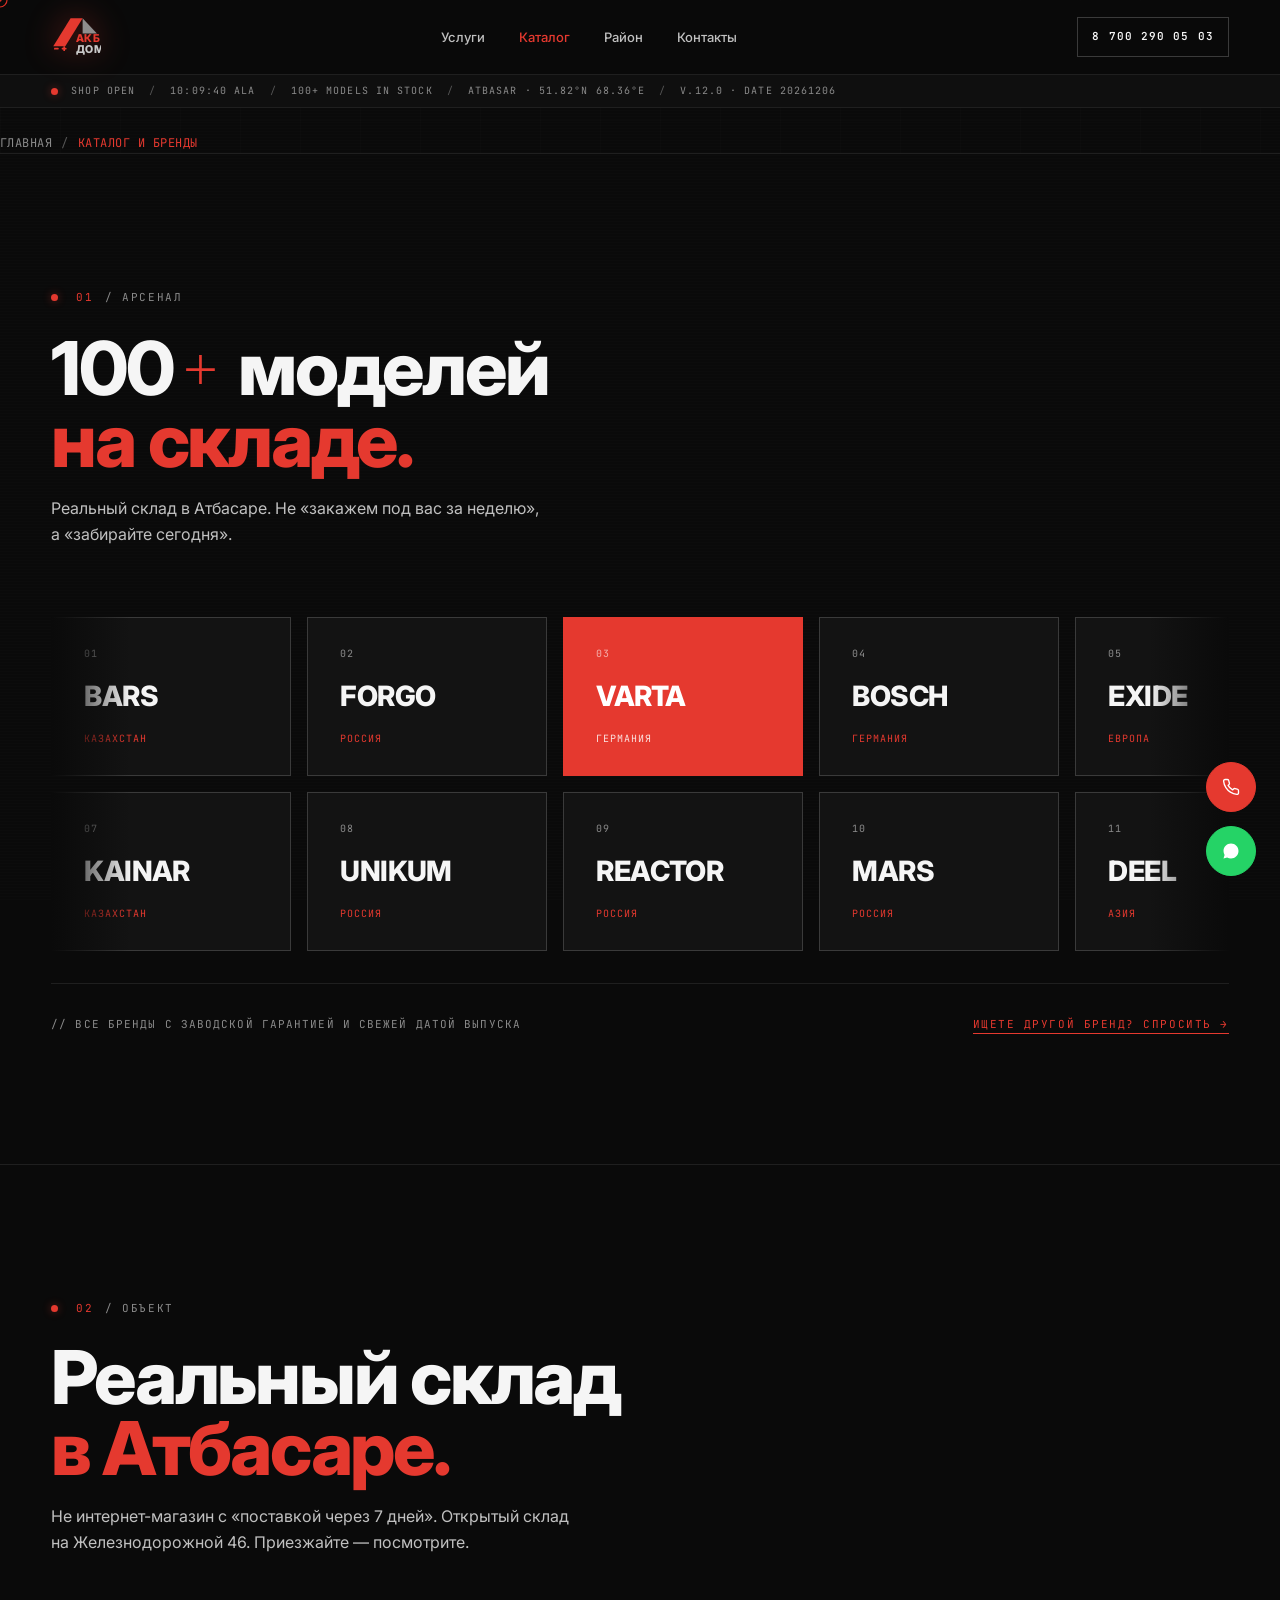
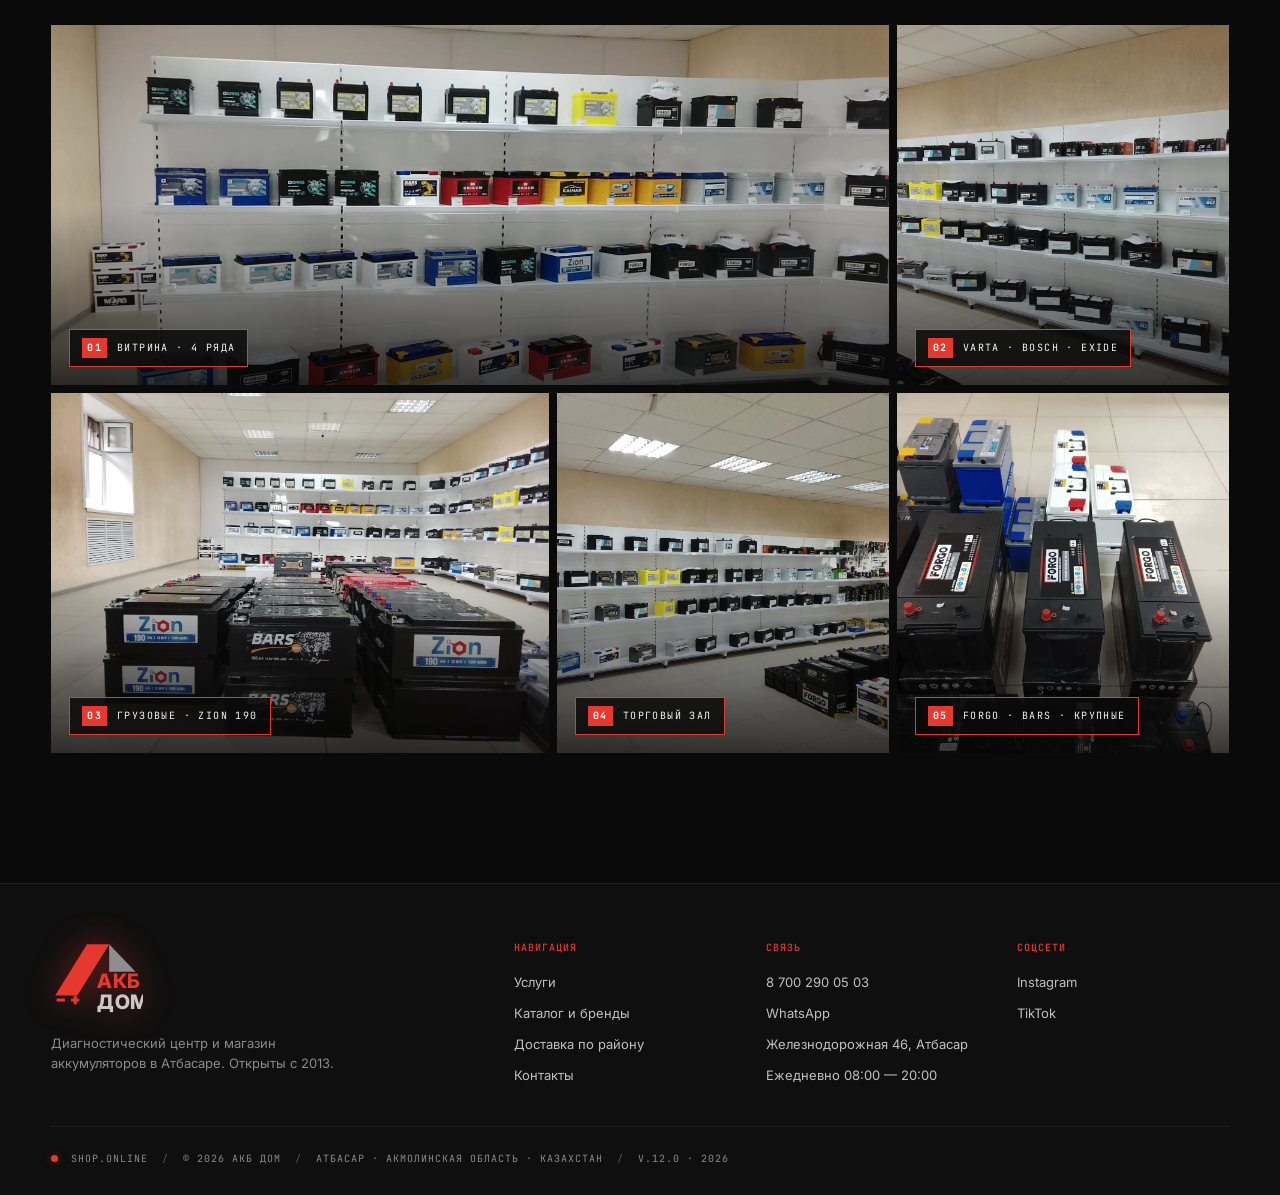
==== commit 61aceb61: "Навигация: убрал номера 01-04 из пунктов меню Co-Authored-By: Claude Opus 4.8 <noreply@anthropic.com" ====
--- a/katalog.html
+++ b/katalog.html
@@ -114,10 +114,10 @@
       <span class="brand-mark"><svg width="50" height="42" role="img" aria-label="АКБ Дом — аккумуляторы в Атбасаре"><use href="#logo"/></svg></span>
     </a>
     <nav class="nav">
-      <a href="uslugi.html" data-sound="click"><span class="nav-i">01</span><span>Услуги</span></a>
-      <a href="katalog.html" aria-current="page" data-sound="click"><span class="nav-i">02</span><span>Каталог</span></a>
-      <a href="rayon.html" data-sound="click"><span class="nav-i">03</span><span>Район</span></a>
-      <a href="kontakty.html" data-sound="click"><span class="nav-i">04</span><span>Контакты</span></a>
+      <a href="uslugi.html" data-sound="click"><span>Услуги</span></a>
+      <a href="katalog.html" aria-current="page" data-sound="click"><span>Каталог</span></a>
+      <a href="rayon.html" data-sound="click"><span>Район</span></a>
+      <a href="kontakty.html" data-sound="click"><span>Контакты</span></a>
     </nav>
     <a href="tel:+77002900503" class="sys-cta mono" data-sound="click">
       8 700 290 05 03
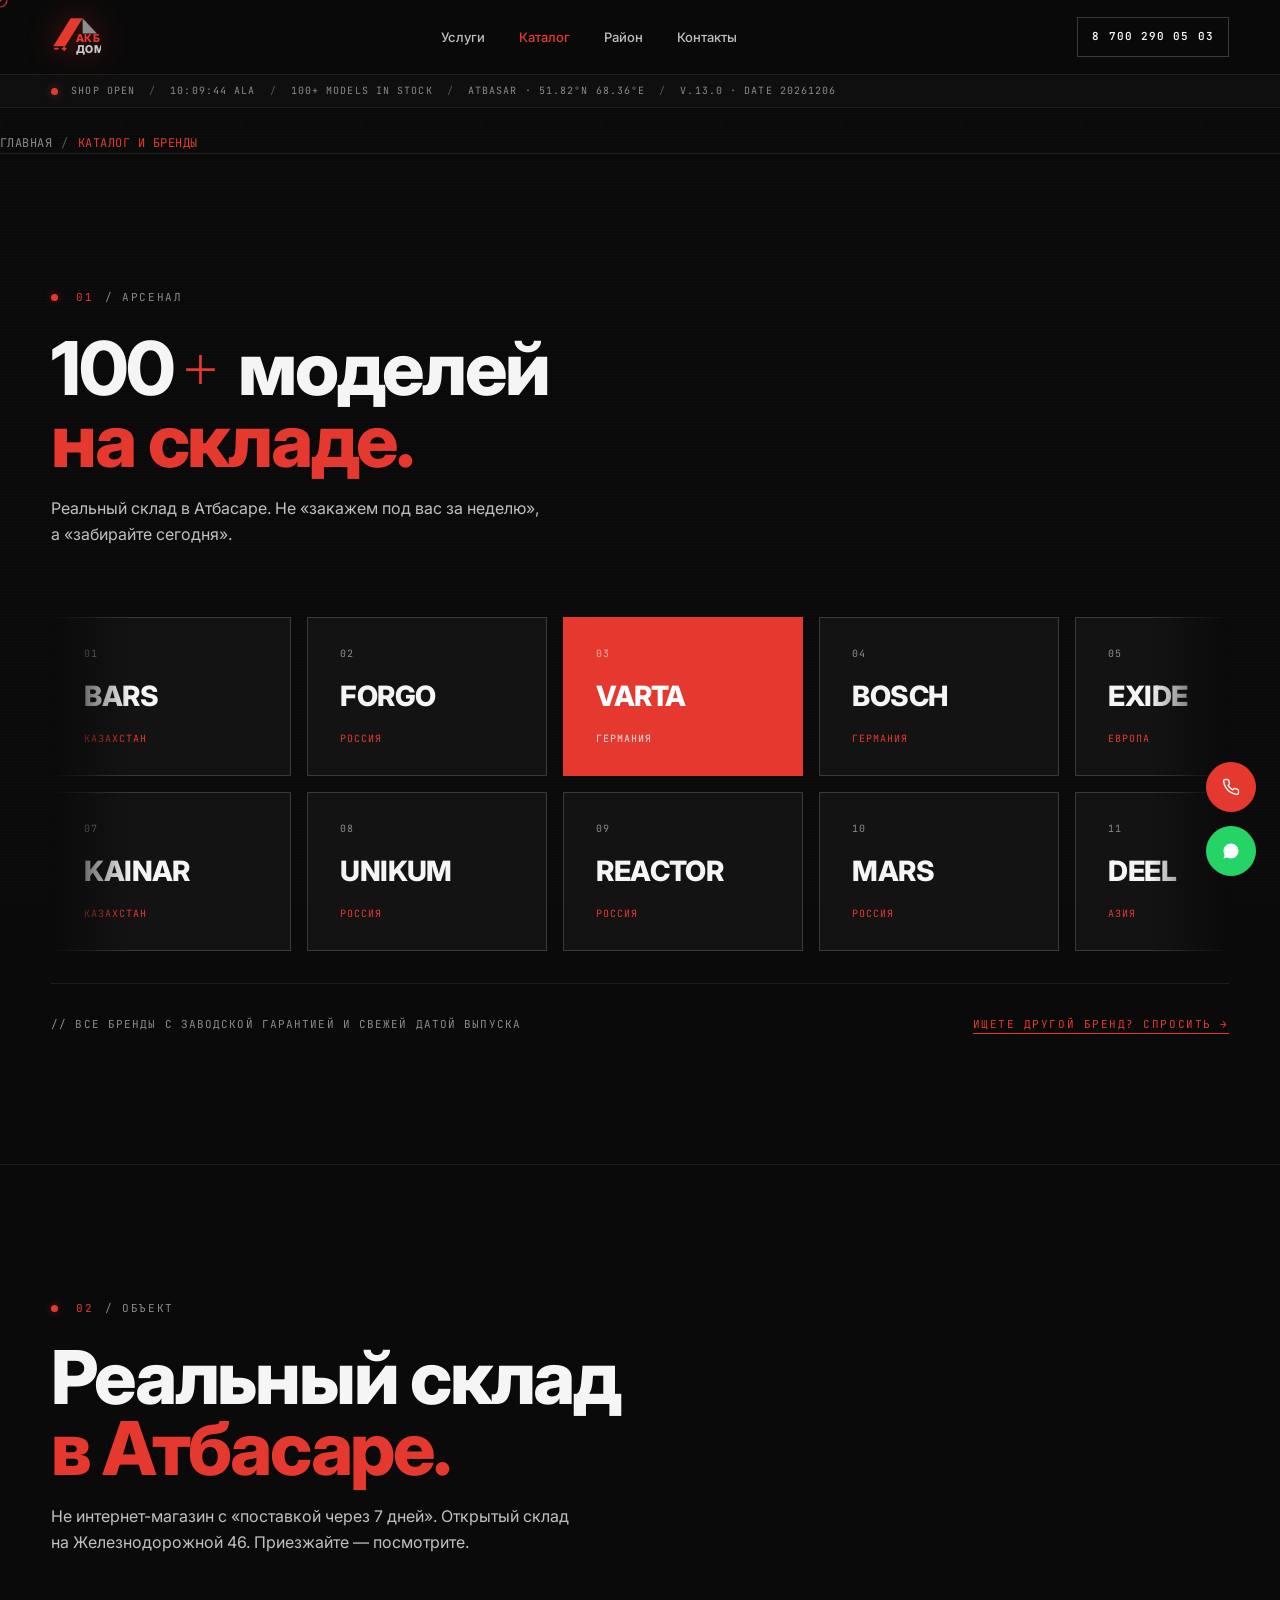
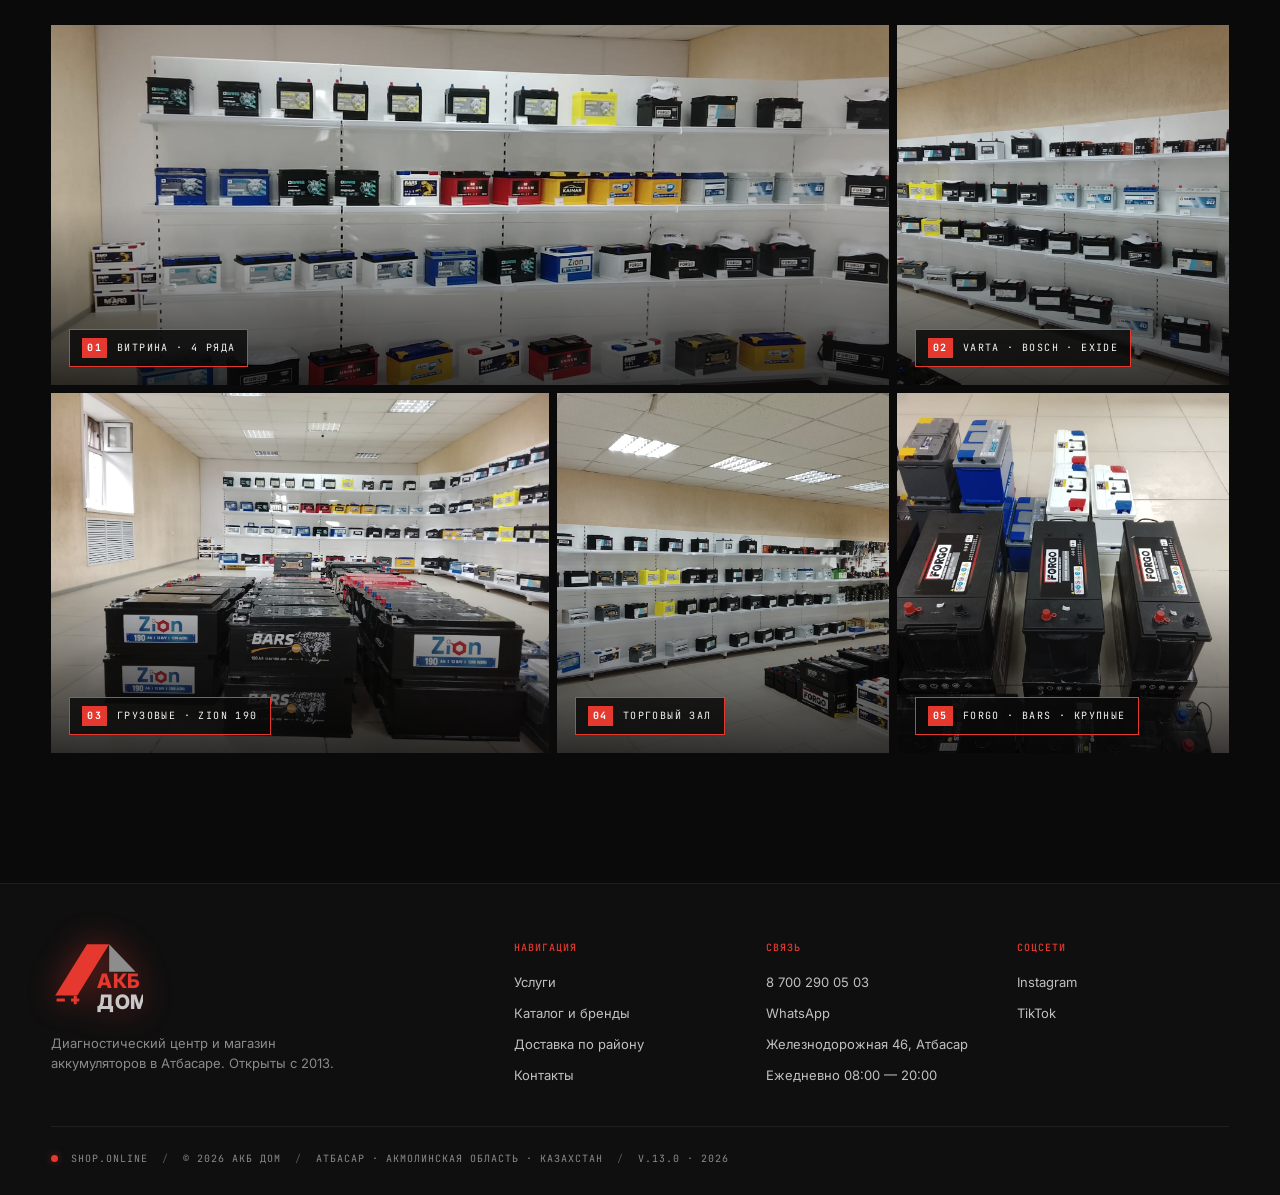
==== commit bf22f58d: "Версия сайта: v.12.0 -> v.13.0 (тикер, футер, CSS) + бамп styles.css?v=2 Co-Authored-By: Claude Opus" ====
--- a/katalog.html
+++ b/katalog.html
@@ -26,7 +26,7 @@
 <link rel="preconnect" href="https://fonts.gstatic.com" crossorigin />
 <link href="https://fonts.googleapis.com/css2?family=Inter:wght@400;500;600;700;800;900&family=JetBrains+Mono:wght@400;500;700&family=Major+Mono+Display&display=swap" rel="stylesheet" />
 <link rel="icon" type="image/svg+xml" href="favicon.svg" />
-<link rel="stylesheet" href="styles.css?v=1" />
+<link rel="stylesheet" href="styles.css?v=2" />
 
 <script type="application/ld+json">
 {
@@ -133,7 +133,7 @@
       <span class="sep hide-sm">/</span>
       <span class="hide-sm">ATBASAR · 51.82°N 68.36°E</span>
       <span class="sep hide-sm">/</span>
-      <span>v.12.0 · DATE <span id="datestamp">--</span></span>
+      <span>v.13.0 · DATE <span id="datestamp">--</span></span>
     </div>
   </div>
 </header>
@@ -315,7 +315,7 @@
       <span class="sep">/</span>
       <span class="hide-sm">АТБАСАР · АКМОЛИНСКАЯ ОБЛАСТЬ · КАЗАХСТАН</span>
       <span class="sep hide-sm">/</span>
-      <span class="hide-sm">v.12.0 · 2026</span>
+      <span class="hide-sm">v.13.0 · 2026</span>
     </div>
   </div>
 </footer>
--- a/styles.css
+++ b/styles.css
@@ -1,6 +1,6 @@
 /* ╔═══════════════════════════════════════════════╗
    ║  АКБ ДОМ · АТБАСАР                            ║
-   ║  DIAGNOSTIC TERMINAL EDITION · v.12.0         ║
+   ║  DIAGNOSTIC TERMINAL EDITION · v.13.0         ║
    ╚═══════════════════════════════════════════════╝ */
 
 :root {
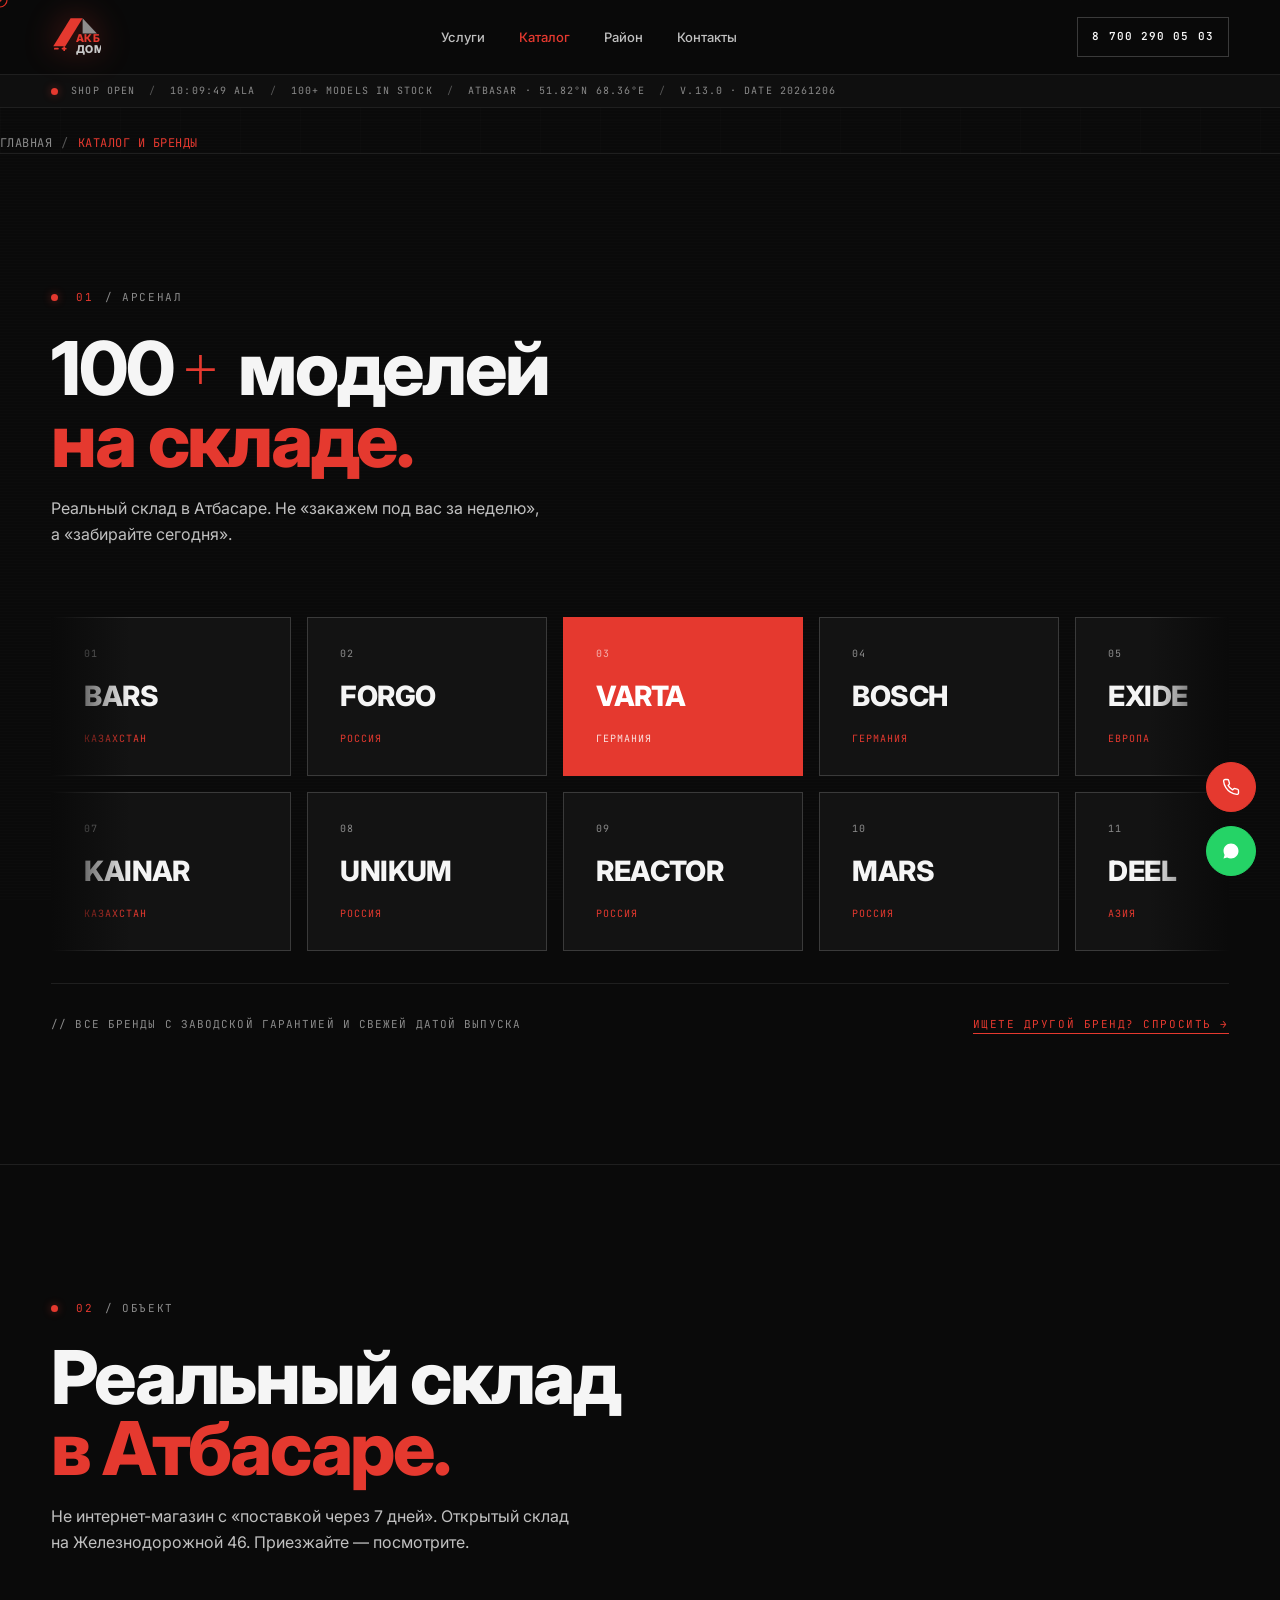
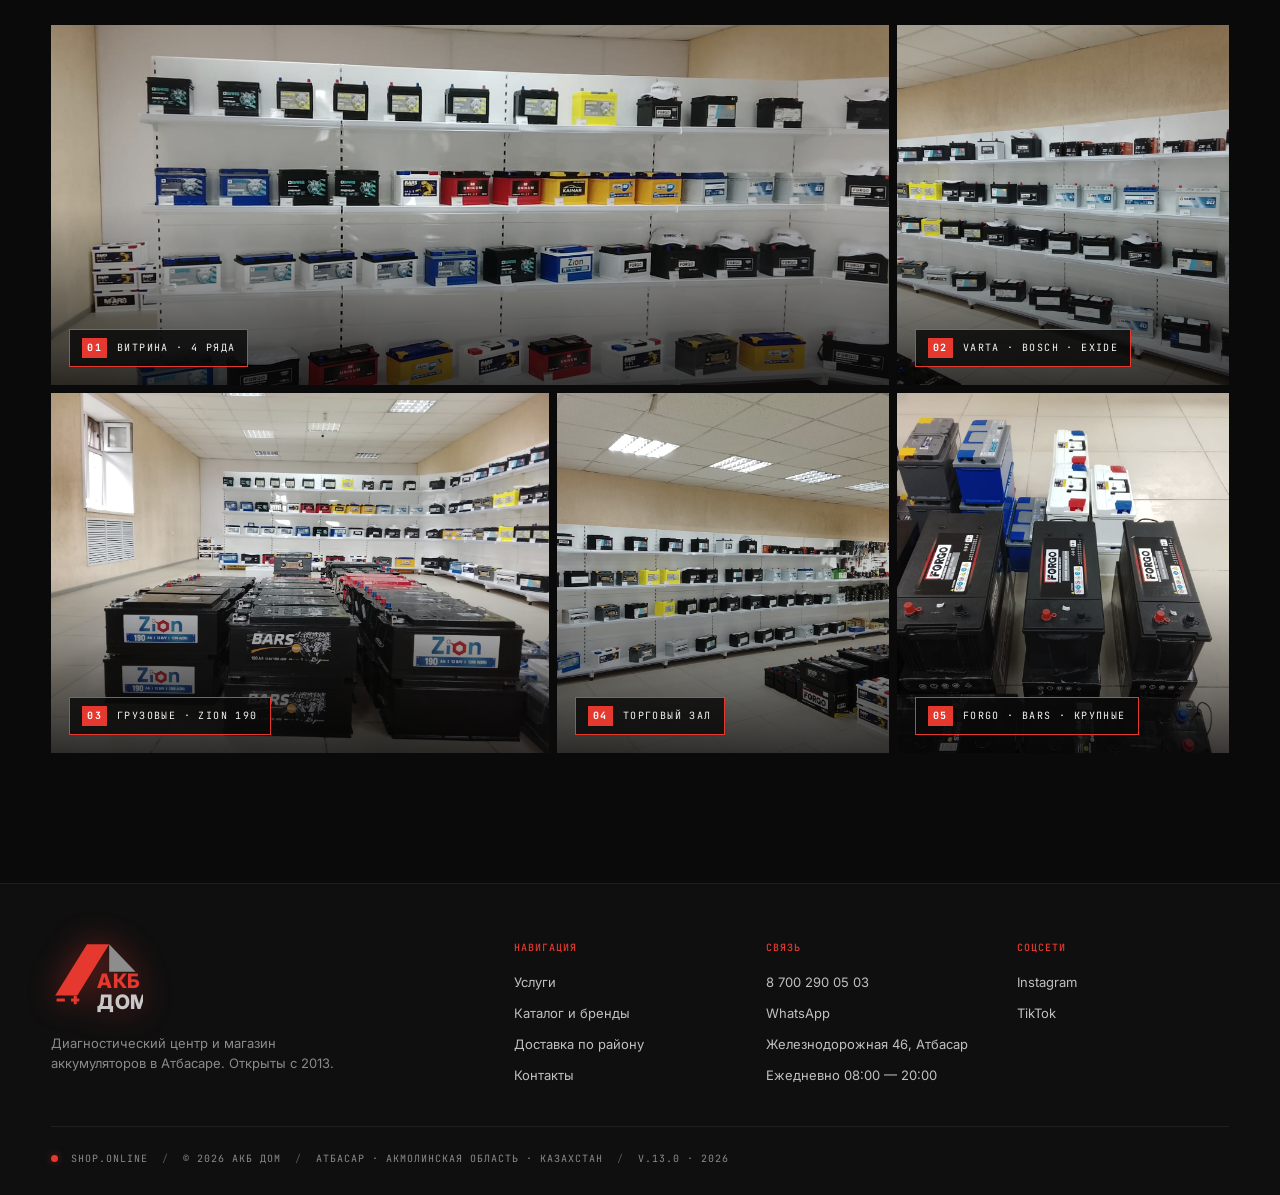
==== commit 95340d12: "Домен: akb-dom-atbasar.kz -> akb-dom.kz (canonical, OG, Schema.org, sitemap, robots) + свежие lastmo" ====
--- a/katalog.html
+++ b/katalog.html
@@ -12,15 +12,15 @@
 <meta name="geo.placename" content="Атбасар" />
 <meta name="geo.position" content="51.82049;68.36369" />
 <meta name="ICBM" content="51.82049, 68.36369" />
-<link rel="canonical" href="https://akb-dom-atbasar.kz/katalog.html" />
+<link rel="canonical" href="https://akb-dom.kz/katalog.html" />
 
 <meta property="og:type" content="website" />
 <meta property="og:locale" content="ru_KZ" />
 <meta property="og:site_name" content="АКБ Дом" />
 <meta property="og:title" content="Каталог аккумуляторов — VARTA, BOSCH, ZION в Атбасаре | АКБ Дом" />
 <meta property="og:description" content="Каталог аккумуляторов в Атбасаре: 100+ моделей — VARTA, BOSCH, EXIDE, ZION, BARS, KAINAR и другие. Реальный склад, заводская гарантия, свежая дата выпуска." />
-<meta property="og:image" content="https://akb-dom-atbasar.kz/og-cover.jpg" />
-<meta property="og:url" content="https://akb-dom-atbasar.kz/katalog.html" />
+<meta property="og:image" content="https://akb-dom.kz/og-cover.jpg" />
+<meta property="og:url" content="https://akb-dom.kz/katalog.html" />
 
 <link rel="preconnect" href="https://fonts.googleapis.com" />
 <link rel="preconnect" href="https://fonts.gstatic.com" crossorigin />
@@ -30,11 +30,11 @@
 
 <script type="application/ld+json">
 {
-  "@context":"https://schema.org","@type":"AutoPartsStore","@id":"https://akb-dom-atbasar.kz/#business",
+  "@context":"https://schema.org","@type":"AutoPartsStore","@id":"https://akb-dom.kz/#business",
   "name":"АКБ Дом","alternateName":["AKB Dom Atbasar","АКБ Дом Атбасар"],
   "description":"Диагностический центр и самый большой магазин аккумуляторов в Атбасаре. Бесплатный подбор АКБ. 100+ моделей. 12 лет на рынке. BARS, FORGO, VARTA, BOSCH, EXIDE, ZION, KAINAR.",
-  "url":"https://akb-dom-atbasar.kz/","logo":"https://akb-dom-atbasar.kz/images/akb-dom-logo.jpg",
-  "image":["https://akb-dom-atbasar.kz/images/akb-dom-atbasar-1.jpg","https://akb-dom-atbasar.kz/images/akb-dom-atbasar-2.jpg","https://akb-dom-atbasar.kz/images/akb-dom-atbasar-3.jpg","https://akb-dom-atbasar.kz/images/akb-dom-atbasar-4.jpg"],
+  "url":"https://akb-dom.kz/","logo":"https://akb-dom.kz/images/akb-dom-logo.jpg",
+  "image":["https://akb-dom.kz/images/akb-dom-atbasar-1.jpg","https://akb-dom.kz/images/akb-dom-atbasar-2.jpg","https://akb-dom.kz/images/akb-dom-atbasar-3.jpg","https://akb-dom.kz/images/akb-dom-atbasar-4.jpg"],
   "telephone":"+77002900503","priceRange":"20000 — 180000 ₸","currenciesAccepted":"KZT","paymentAccepted":"Cash, Credit Card, Kaspi","foundingDate":"2013",
   "address":{"@type":"PostalAddress","streetAddress":"Железнодорожная улица, 46","addressLocality":"Атбасар","addressRegion":"Акмолинская область","addressCountry":"KZ","postalCode":"020400"},
   "geo":{"@type":"GeoCoordinates","latitude":51.82049,"longitude":68.36369},
@@ -51,7 +51,7 @@
   "brand":[{"@type":"Brand","name":"BARS"},{"@type":"Brand","name":"FORGO"},{"@type":"Brand","name":"VARTA"},{"@type":"Brand","name":"BOSCH"},{"@type":"Brand","name":"EXIDE"},{"@type":"Brand","name":"ZION"},{"@type":"Brand","name":"KAINAR"},{"@type":"Brand","name":"UNIKUM"}]
 }
 </script>
-<script type="application/ld+json">{"@context":"https://schema.org","@type":"BreadcrumbList","itemListElement":[{"@type":"ListItem","position":1,"name":"Главная","item":"https://akb-dom-atbasar.kz/"},{"@type":"ListItem","position":2,"name":"Каталог и бренды","item":"https://akb-dom-atbasar.kz/katalog.html"}]}</script>
+<script type="application/ld+json">{"@context":"https://schema.org","@type":"BreadcrumbList","itemListElement":[{"@type":"ListItem","position":1,"name":"Главная","item":"https://akb-dom.kz/"},{"@type":"ListItem","position":2,"name":"Каталог и бренды","item":"https://akb-dom.kz/katalog.html"}]}</script>
 </head>
 <body>
 
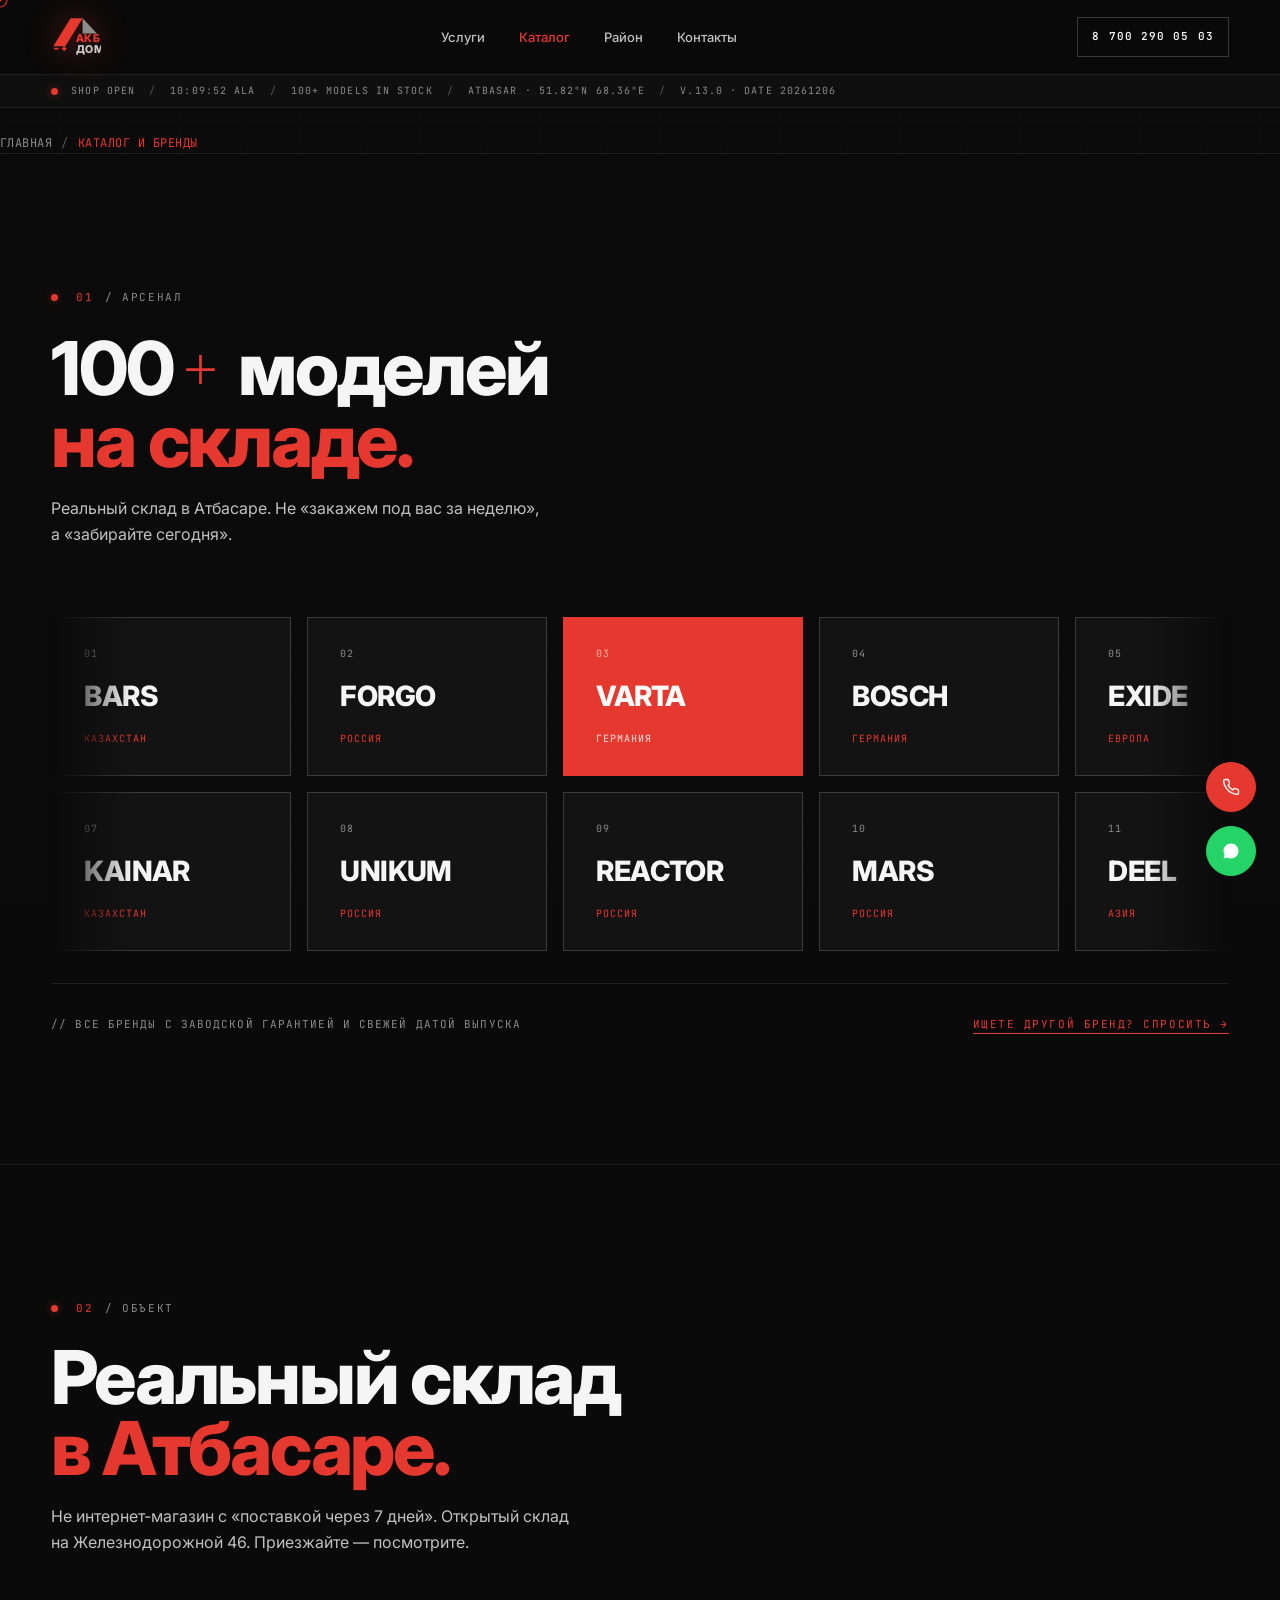
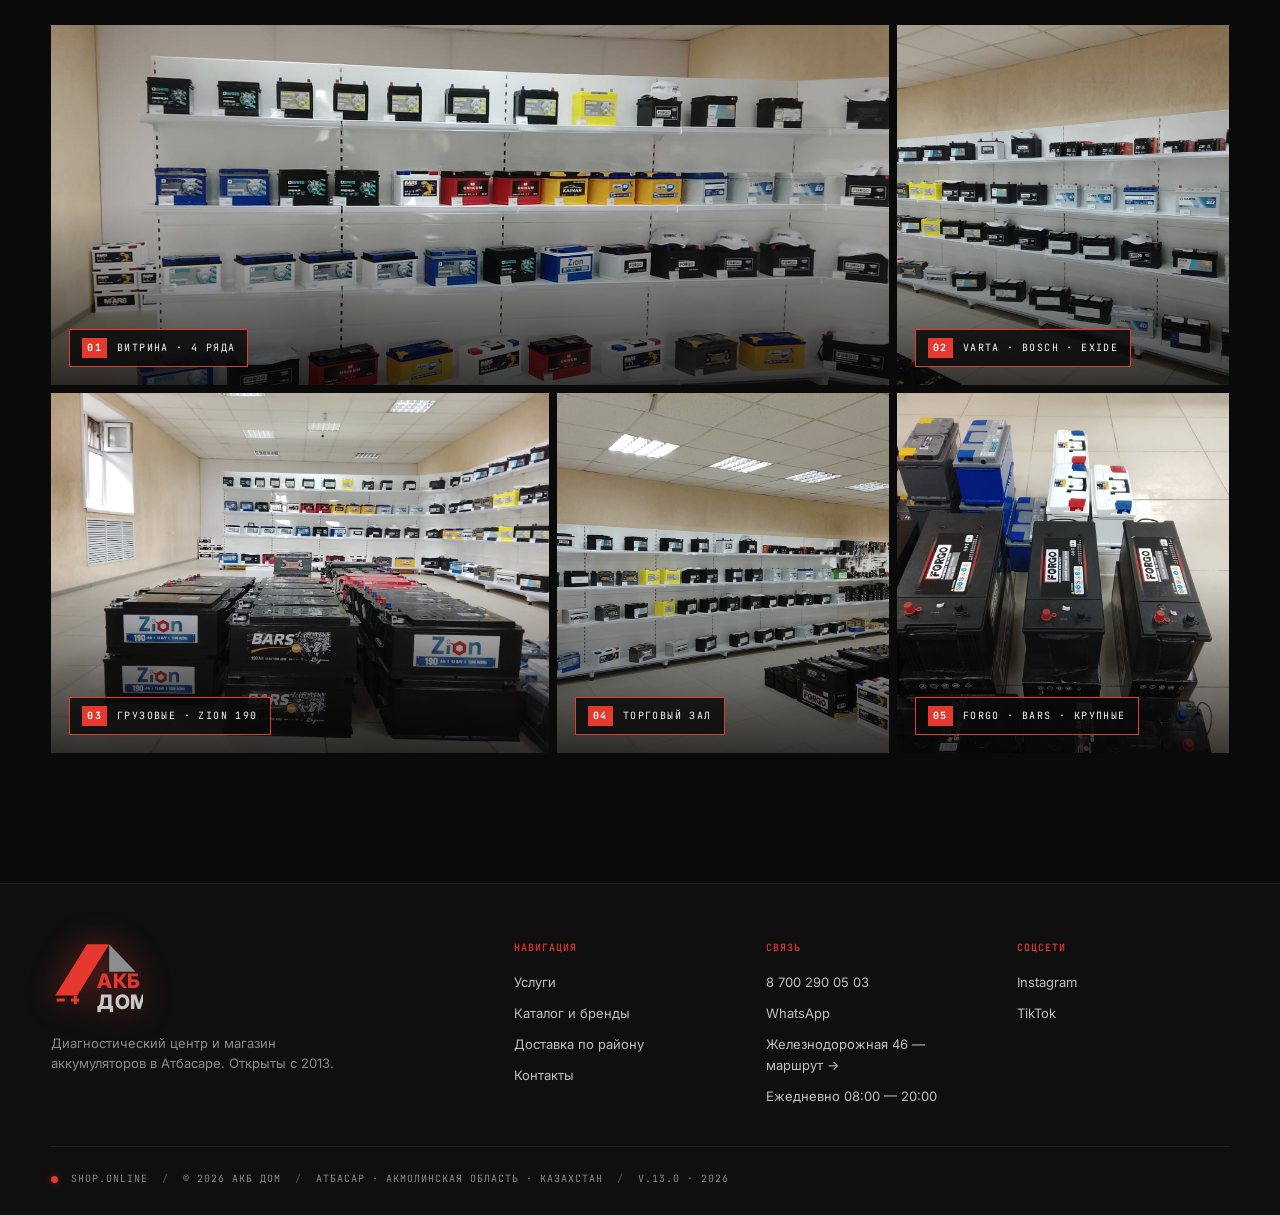
==== commit cf4d0847: "GEO/SEO: маршрут в 2ГИС/Яндекс/Google, llms.txt для AI, robots.txt с AI-краулерами Co-Authored-By: C" ====
--- a/katalog.html
+++ b/katalog.html
@@ -26,7 +26,7 @@
 <link rel="preconnect" href="https://fonts.gstatic.com" crossorigin />
 <link href="https://fonts.googleapis.com/css2?family=Inter:wght@400;500;600;700;800;900&family=JetBrains+Mono:wght@400;500;700&family=Major+Mono+Display&display=swap" rel="stylesheet" />
 <link rel="icon" type="image/svg+xml" href="favicon.svg" />
-<link rel="stylesheet" href="styles.css?v=2" />
+<link rel="stylesheet" href="styles.css?v=3" />
 
 <script type="application/ld+json">
 {
@@ -299,7 +299,7 @@
         <h4 class="mono">СВЯЗЬ</h4>
         <a href="tel:+77002900503" data-sound="click">8 700 290 05 03</a>
         <a href="https://wa.me/77002900503" target="_blank" rel="noopener" data-sound="click">WhatsApp</a>
-        <span>Железнодорожная 46, Атбасар</span>
+        <a href="https://2gis.kz/kokshetau/firm/70000001114789784/routeTab/rsType/car" target="_blank" rel="noopener" data-sound="click">Железнодорожная 46 — маршрут →</a>
         <span>Ежедневно 08:00 — 20:00</span>
       </div>
       <div class="foot-col">
--- a/styles.css
+++ b/styles.css
@@ -1615,6 +1615,59 @@
   margin-right: 4px;
 }
 .map-links a:hover strong { color: var(--ph); }
+
+/* ──────── МАРШРУТ ──────── */
+.route-cta {
+  border: 1px solid var(--line-2);
+  background: var(--surface);
+  border-radius: 14px;
+  padding: clamp(20px, 3vw, 28px);
+  margin-top: 14px;
+  display: grid;
+  gap: 16px;
+}
+.route-head {
+  display: flex; align-items: baseline; gap: 12px; flex-wrap: wrap;
+}
+.route-title {
+  font-family: var(--f-sans);
+  font-weight: 700;
+  font-size: clamp(18px, 2.4vw, 22px);
+  color: var(--ink);
+  letter-spacing: -.01em;
+}
+.route-sub { font-size: 12.5px; color: var(--ink-3); }
+.route-btns { display: grid; grid-template-columns: repeat(3, 1fr); gap: 10px; }
+.route-btn {
+  display: inline-flex; align-items: center; gap: 10px;
+  padding: 14px 16px;
+  border: 1px solid var(--line-bright);
+  background: var(--bg);
+  color: var(--ink-2);
+  font-family: var(--f-sans);
+  font-size: 13.5px;
+  font-weight: 600;
+  border-radius: 10px;
+  transition: all .2s;
+}
+.route-btn:hover {
+  border-color: var(--ph);
+  color: var(--ph);
+  transform: translateY(-2px);
+  box-shadow: 0 8px 24px rgba(229,57,47,.10);
+}
+.route-btn.primary {
+  background: var(--ph);
+  border-color: var(--ph);
+  color: #fff;
+}
+.route-btn.primary:hover { color: #fff; filter: brightness(1.06); }
+.route-btn .rb-ico { flex: none; opacity: .9; }
+.route-btn .rb-arrow { margin-left: auto; opacity: .6; font-size: 12px; }
+@media (max-width: 700px) {
+  .route-btns { grid-template-columns: 1fr; }
+}
+
 .map-wrap iframe {
   display: block;
   filter: invert(.94) hue-rotate(180deg) saturate(.6);
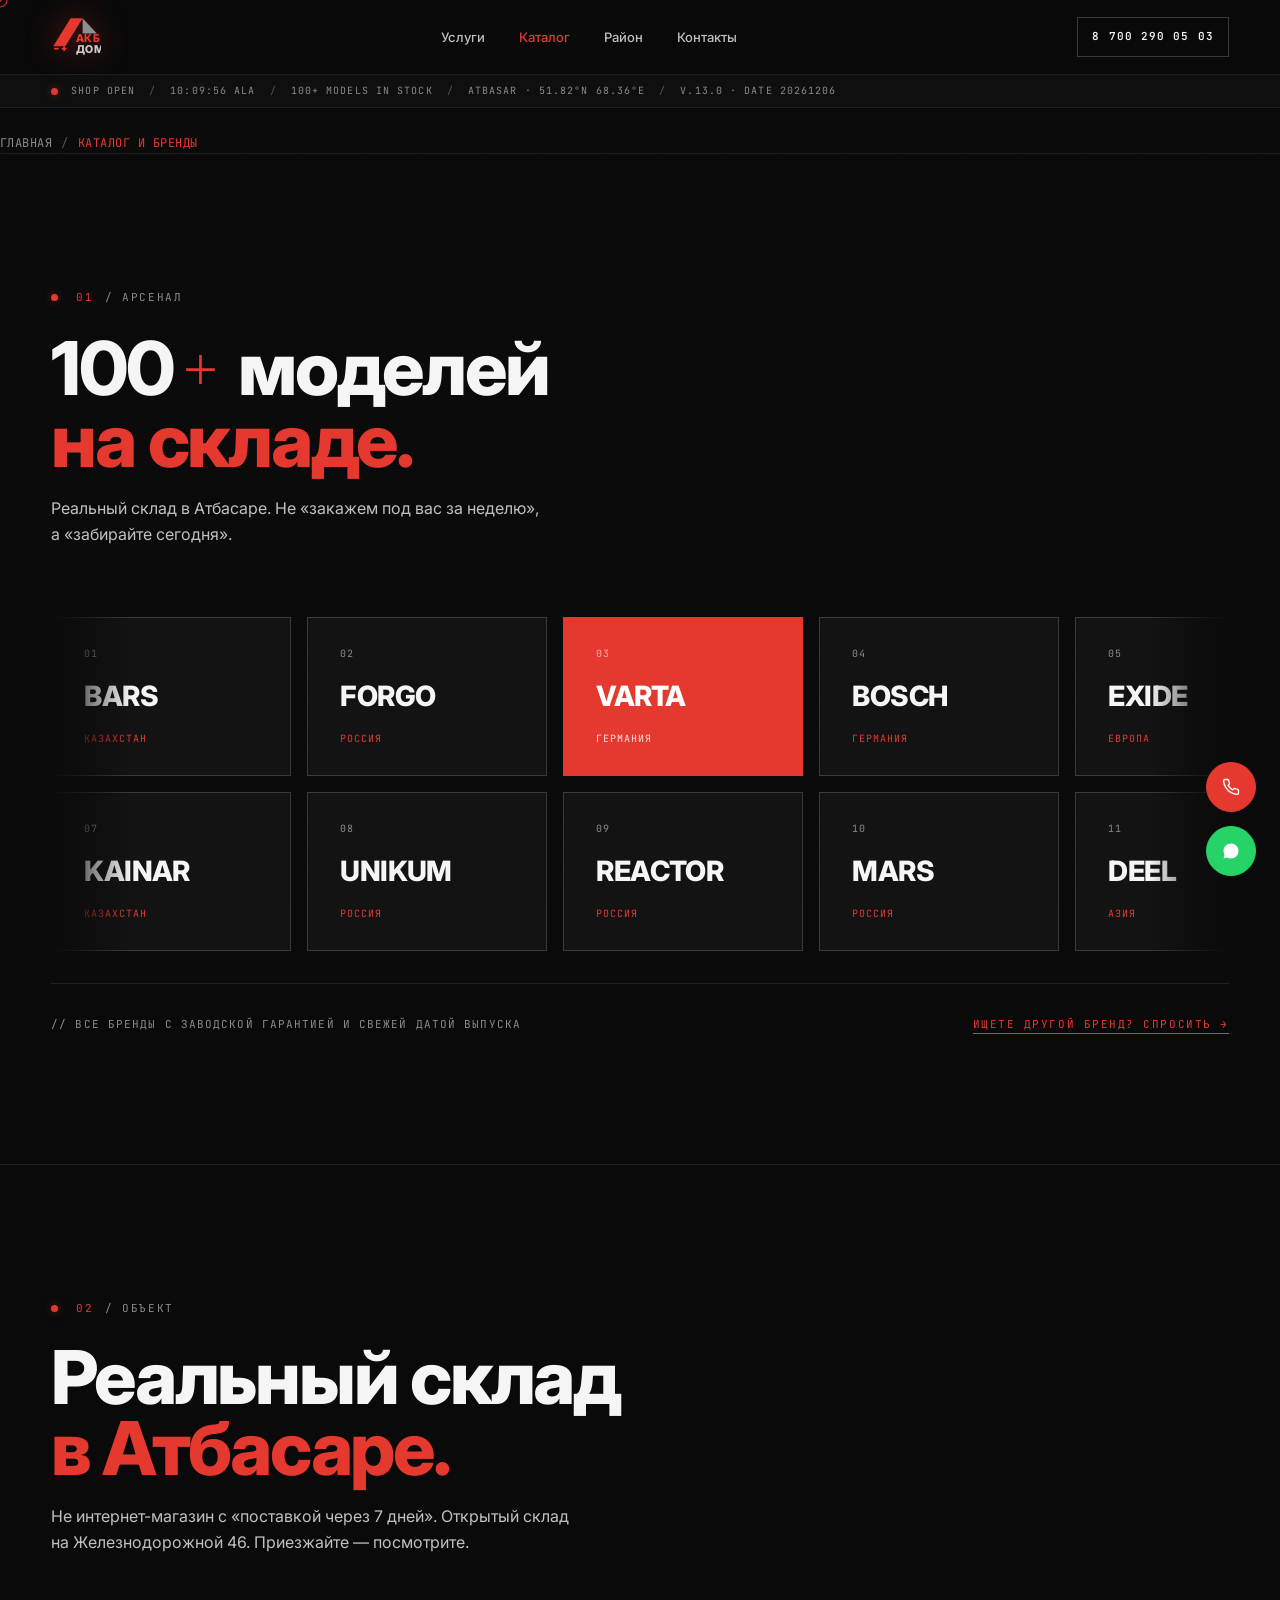
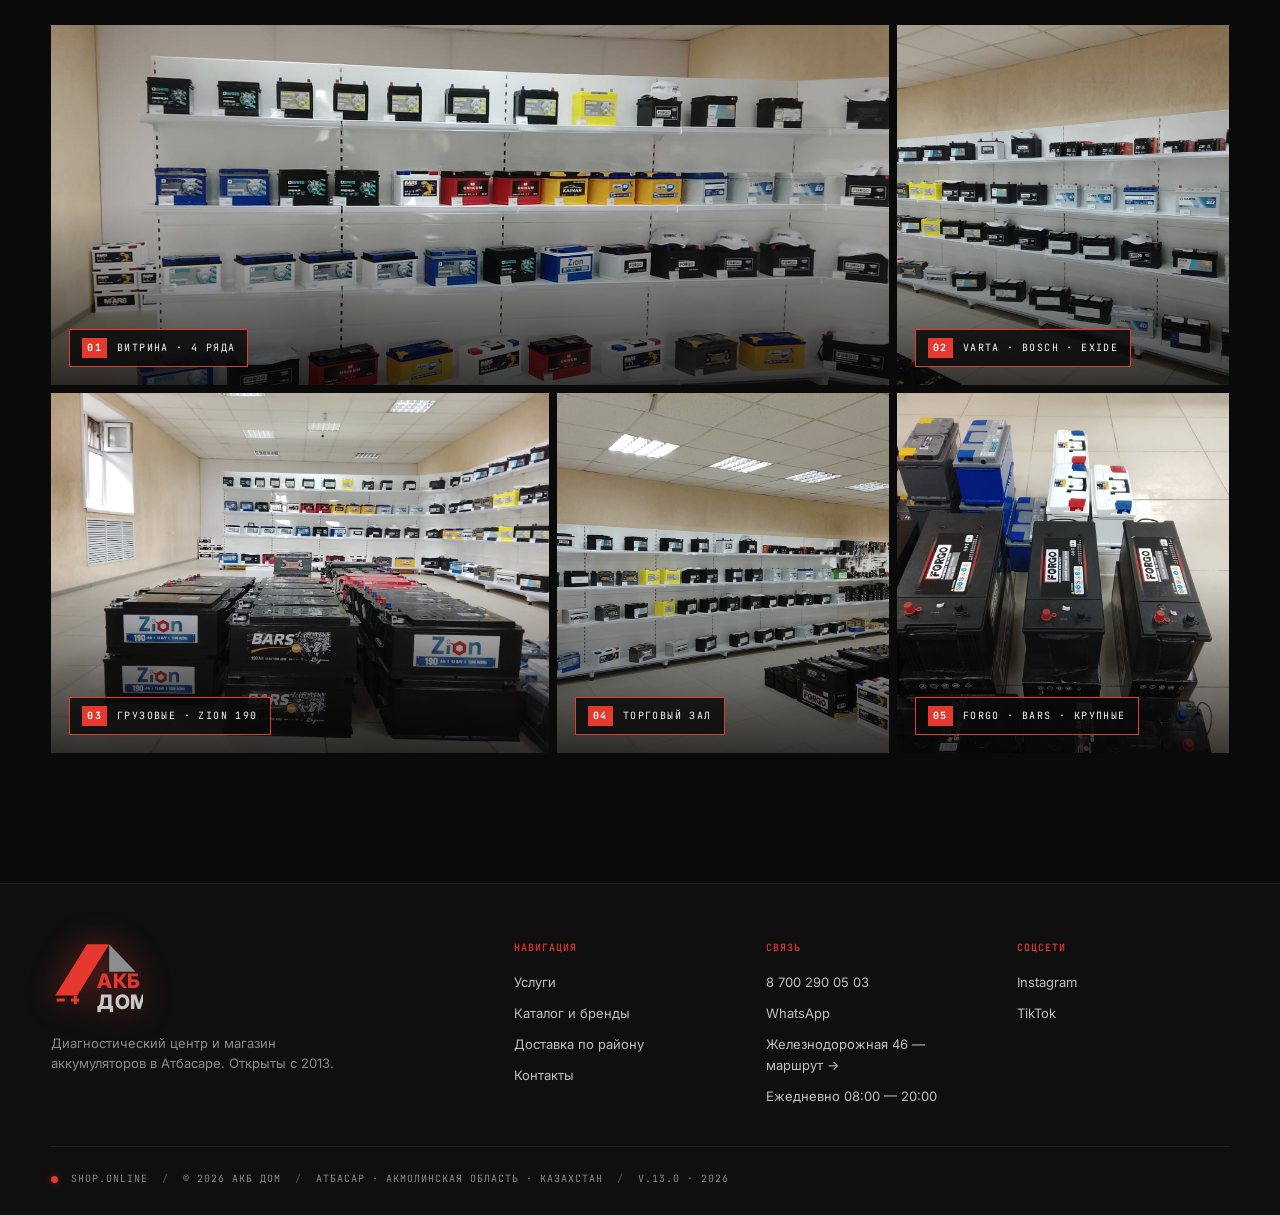
==== commit 37d8e424: "Мобильное меню: бургер + полноэкранная навигация (5 разделов, звонок, WhatsApp, Esc, a11y) Co-Author" ====
--- a/katalog.html
+++ b/katalog.html
@@ -26,7 +26,7 @@
 <link rel="preconnect" href="https://fonts.gstatic.com" crossorigin />
 <link href="https://fonts.googleapis.com/css2?family=Inter:wght@400;500;600;700;800;900&family=JetBrains+Mono:wght@400;500;700&family=Major+Mono+Display&display=swap" rel="stylesheet" />
 <link rel="icon" type="image/svg+xml" href="favicon.svg" />
-<link rel="stylesheet" href="styles.css?v=3" />
+<link rel="stylesheet" href="styles.css?v=4" />
 
 <script type="application/ld+json">
 {
@@ -122,6 +122,7 @@
     <a href="tel:+77002900503" class="sys-cta mono" data-sound="click">
       8 700 290 05 03
     </a>
+    <button class="burger" id="burger" type="button" aria-label="Меню" aria-expanded="false" aria-controls="mnav" data-sound="click"><span></span><span></span><span></span></button>
   </div>
   <div class="ticker-bar mono" aria-hidden="true">
     <div class="container ticker-row">
@@ -137,6 +138,19 @@
     </div>
   </div>
 </header>
+
+<nav class="mnav" id="mnav" aria-label="Мобильное меню">
+  <a class="mnav-link" href="index.html">Главная</a>
+  <a class="mnav-link" href="uslugi.html">Услуги</a>
+  <a class="mnav-link" href="katalog.html" aria-current="page">Каталог</a>
+  <a class="mnav-link" href="rayon.html">Район</a>
+  <a class="mnav-link" href="kontakty.html">Контакты</a>
+  <div class="mnav-cta">
+    <a class="mnav-btn call" href="tel:+77002900503">Позвонить · 8 700 290 05 03</a>
+    <a class="mnav-btn wa" href="https://wa.me/77002900503" target="_blank" rel="noopener">Написать в WhatsApp</a>
+  </div>
+  <div class="mnav-foot mono">АТБАСАР · ЖЕЛЕЗНОДОРОЖНАЯ 46<br/>ЕЖЕДНЕВНО 08:00 — 20:00</div>
+</nav>
 
 <nav class="container crumbs" aria-label="Хлебные крошки"><a href="index.html">Главная</a><span class="sep">/</span><span class="cur">Каталог и бренды</span></nav>
 
@@ -328,6 +342,6 @@
   <div class="lb-caption mono" id="lb-caption"></div>
 </div>
 
-<script src="app.js?v=3" defer></script>
+<script src="app.js?v=4" defer></script>
 </body>
 </html>
--- a/styles.css
+++ b/styles.css
@@ -1616,6 +1616,87 @@
 }
 .map-links a:hover strong { color: var(--ph); }
 
+/* ──────── МОБИЛЬНОЕ МЕНЮ ──────── */
+.burger {
+  display: none;
+  width: 44px; height: 44px;
+  align-items: center; justify-content: center;
+  flex-direction: column; gap: 5px;
+  border: 1px solid var(--line-2);
+  background: var(--surface);
+  border-radius: 10px;
+  padding: 0;
+  transition: border-color .2s;
+}
+.burger:hover, .burger[aria-expanded="true"] { border-color: var(--ph); }
+.burger span {
+  display: block;
+  width: 20px; height: 2px;
+  background: var(--ink);
+  border-radius: 2px;
+  transition: transform .28s ease, opacity .2s ease;
+}
+.burger[aria-expanded="true"] span:nth-child(1) { transform: translateY(7px) rotate(45deg); }
+.burger[aria-expanded="true"] span:nth-child(2) { opacity: 0; }
+.burger[aria-expanded="true"] span:nth-child(3) { transform: translateY(-7px) rotate(-45deg); }
+
+.mnav {
+  position: fixed;
+  inset: 0;
+  z-index: 60;
+  background: rgba(6,6,6,.97);
+  backdrop-filter: blur(16px);
+  -webkit-backdrop-filter: blur(16px);
+  display: flex; flex-direction: column;
+  padding: 84px var(--pad) 32px;
+  gap: 6px;
+  opacity: 0;
+  visibility: hidden;
+  transform: translateY(-8px);
+  transition: opacity .26s ease, transform .26s ease, visibility .26s;
+  overflow-y: auto;
+}
+.mnav.open { opacity: 1; visibility: visible; transform: translateY(0); }
+.mnav a.mnav-link {
+  display: flex; align-items: center; justify-content: space-between;
+  padding: 18px 4px;
+  border-bottom: 1px solid var(--line);
+  color: var(--ink);
+  font-family: var(--f-sans);
+  font-size: 21px;
+  font-weight: 600;
+  letter-spacing: -.01em;
+}
+.mnav a.mnav-link:active { color: var(--ph); }
+.mnav a.mnav-link[aria-current="page"] { color: var(--ph); }
+.mnav a.mnav-link::after { content: '→'; opacity: .35; font-size: 16px; }
+.mnav-cta { display: grid; gap: 10px; margin-top: 26px; }
+.mnav-btn {
+  display: flex; align-items: center; justify-content: center; gap: 10px;
+  padding: 16px;
+  border-radius: 12px;
+  font-family: var(--f-sans);
+  font-weight: 700;
+  font-size: 15px;
+}
+.mnav-btn.call { background: var(--ph); color: #fff; }
+.mnav-btn.wa { background: var(--whatsapp); color: #fff; }
+.mnav-foot {
+  margin-top: 22px;
+  font-family: var(--f-mono);
+  font-size: 11px;
+  line-height: 1.9;
+  color: var(--ink-3);
+  letter-spacing: .05em;
+}
+body.mnav-lock { overflow: hidden; }
+@media (max-width: 900px) {
+  .burger { display: flex; }
+}
+@media (prefers-reduced-motion: reduce) {
+  .mnav, .burger span { transition: none; }
+}
+
 /* ──────── МАРШРУТ ──────── */
 .route-cta {
   border: 1px solid var(--line-2);
@@ -1780,7 +1861,7 @@
 }
 @media (max-width: 900px) {
   .nav { display: none; }
-  .sysbar-row { grid-template-columns: auto 1fr; gap: 16px; }
+  .sysbar-row { grid-template-columns: auto 1fr auto; gap: 12px; }
   .ticker-row { font-size: 9px; gap: 8px; }
   .hide-sm { display: none; }
   .section { padding: 90px 0; }
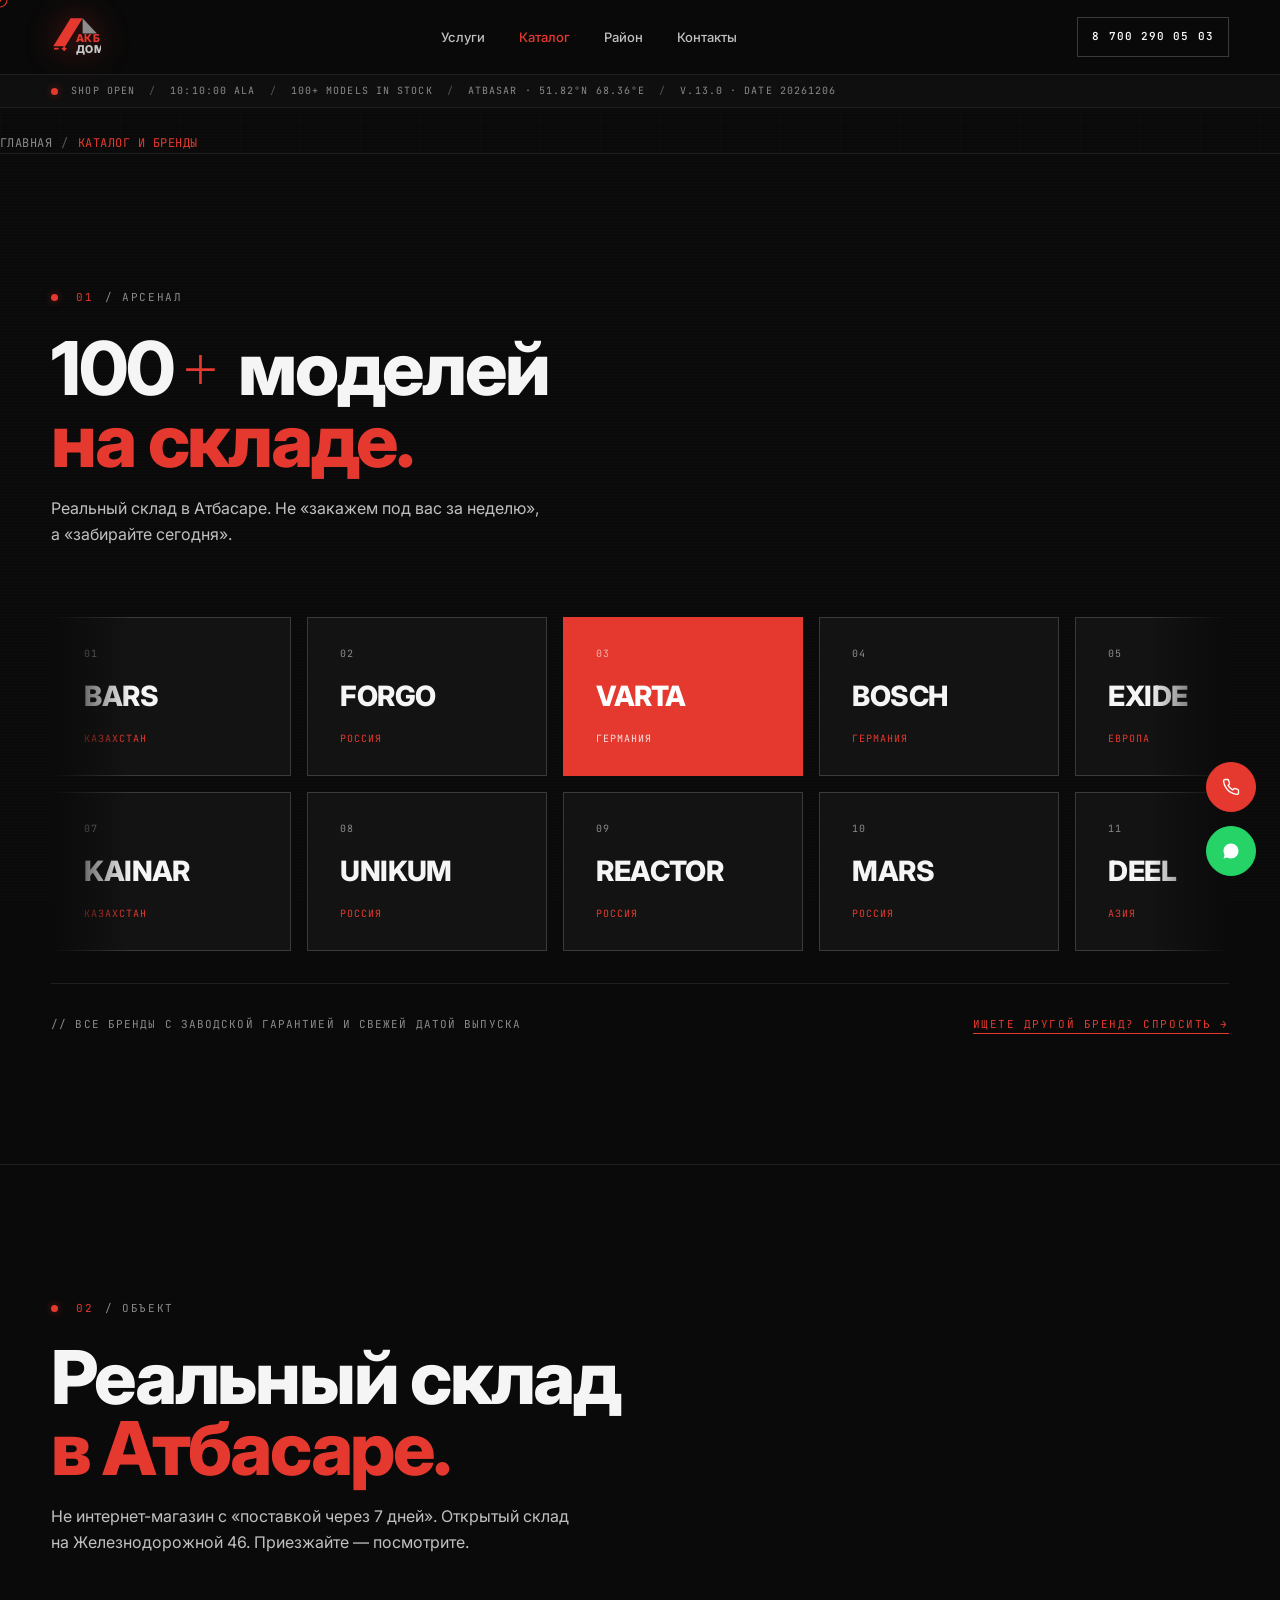
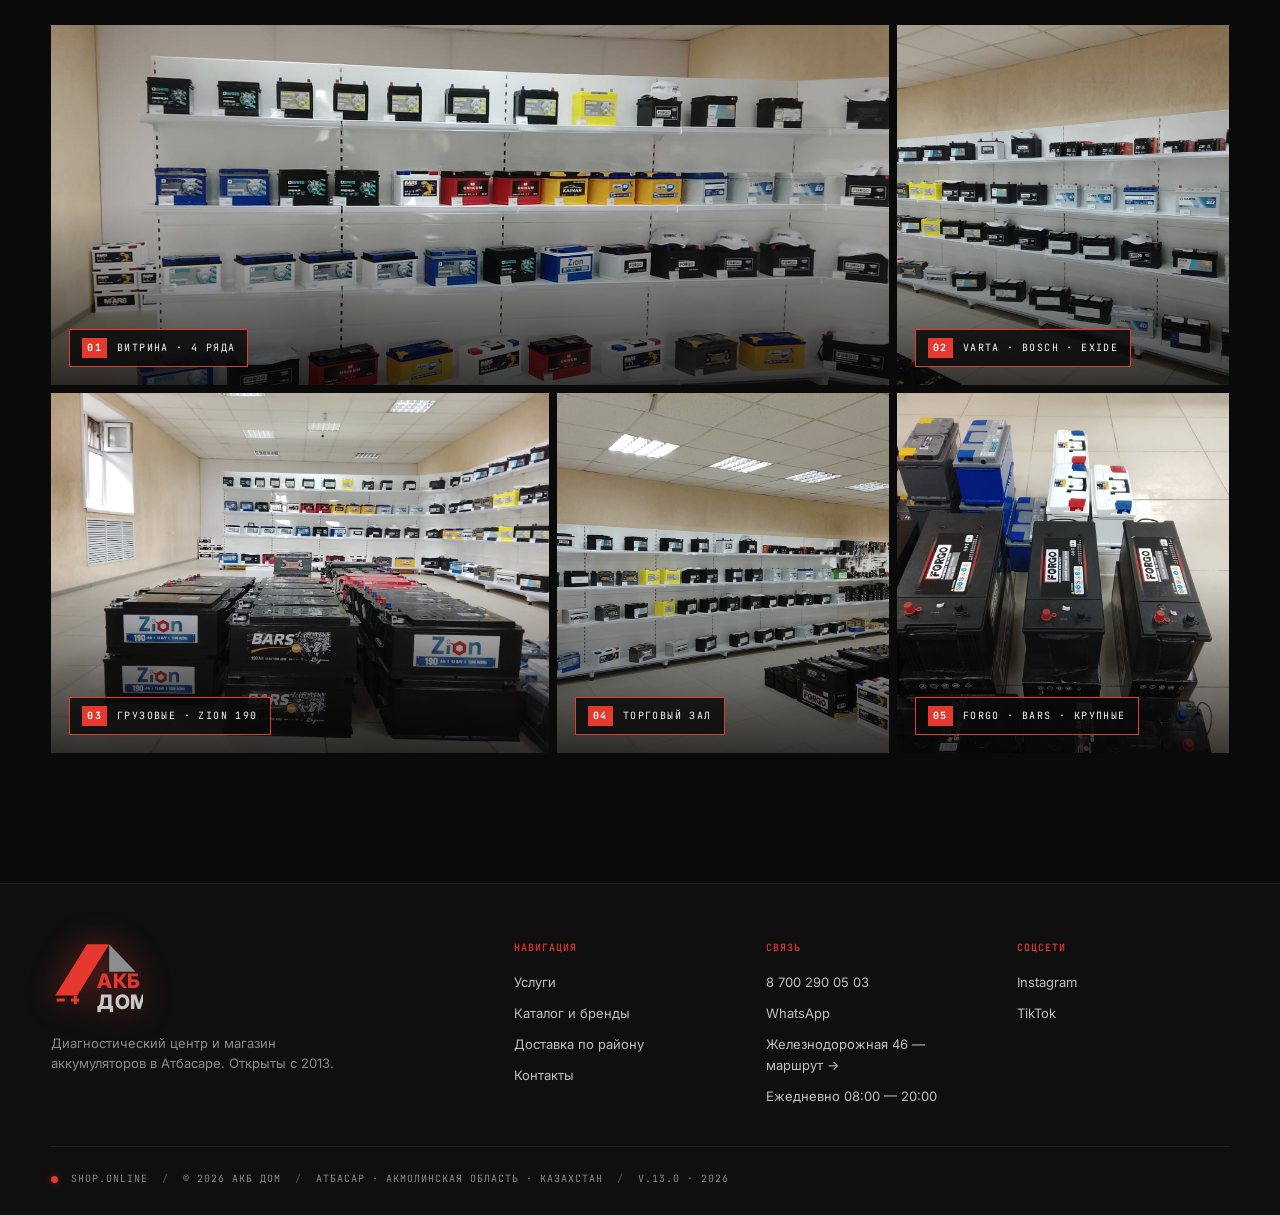
==== commit be41efb7: "Фикс: мобильное меню нельзя было закрыть на телефоне (оверлей перекрывал бургер) Co-Authored-By: Cla" ====
--- a/katalog.html
+++ b/katalog.html
@@ -26,7 +26,7 @@
 <link rel="preconnect" href="https://fonts.gstatic.com" crossorigin />
 <link href="https://fonts.googleapis.com/css2?family=Inter:wght@400;500;600;700;800;900&family=JetBrains+Mono:wght@400;500;700&family=Major+Mono+Display&display=swap" rel="stylesheet" />
 <link rel="icon" type="image/svg+xml" href="favicon.svg" />
-<link rel="stylesheet" href="styles.css?v=4" />
+<link rel="stylesheet" href="styles.css?v=5" />
 
 <script type="application/ld+json">
 {
--- a/styles.css
+++ b/styles.css
@@ -222,7 +222,7 @@
 
 /* ──────── SYSTEM BAR (HEADER) ──────── */
 .sysbar {
-  position: sticky; top: 0; z-index: 50;
+  position: sticky; top: 0; z-index: 70; /* выше .mnav (60), чтобы бургер оставался кликабельным для закрытия */
   background: rgba(10,10,10,.92);
   backdrop-filter: blur(14px);
   -webkit-backdrop-filter: blur(14px);
@@ -1690,6 +1690,8 @@
   letter-spacing: .05em;
 }
 body.mnav-lock { overflow: hidden; }
+/* плавающие кнопки не перекрывают открытое меню */
+body.mnav-lock .fcta { opacity: 0; pointer-events: none; }
 @media (max-width: 900px) {
   .burger { display: flex; }
 }
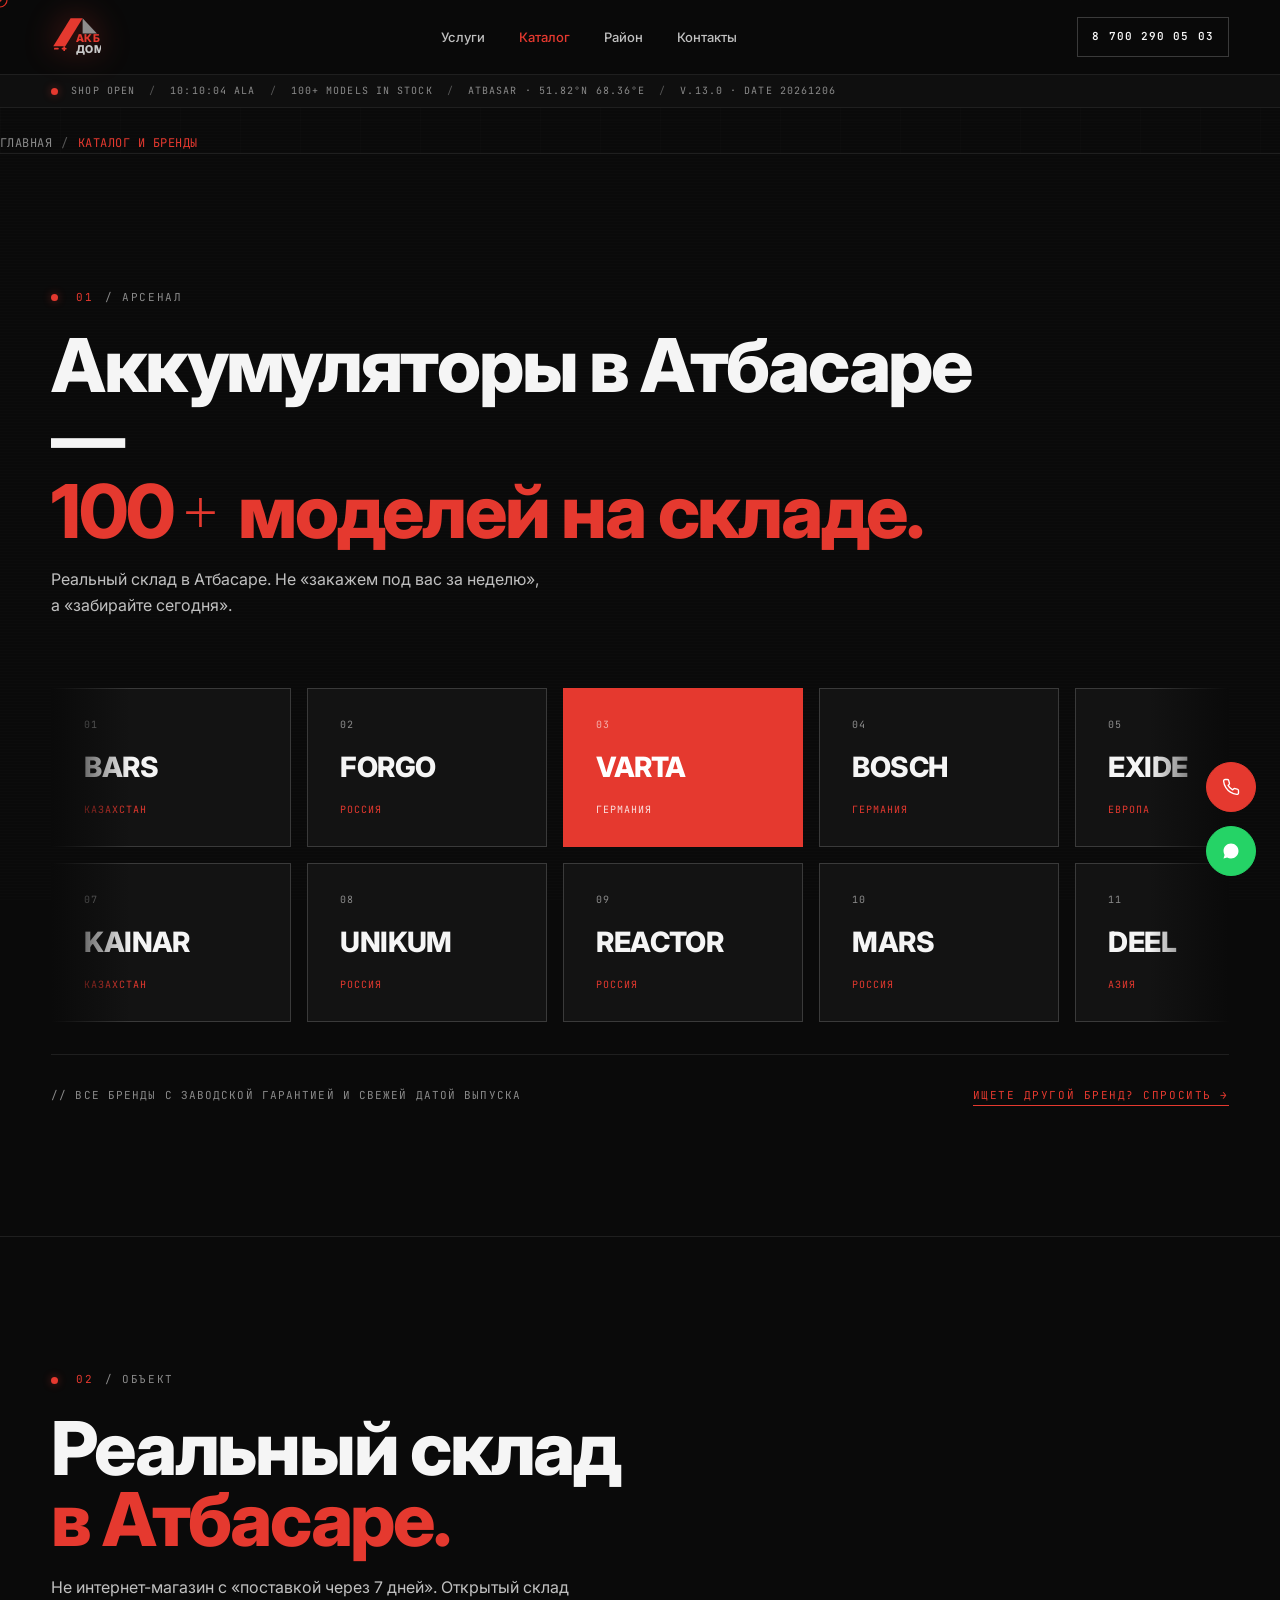
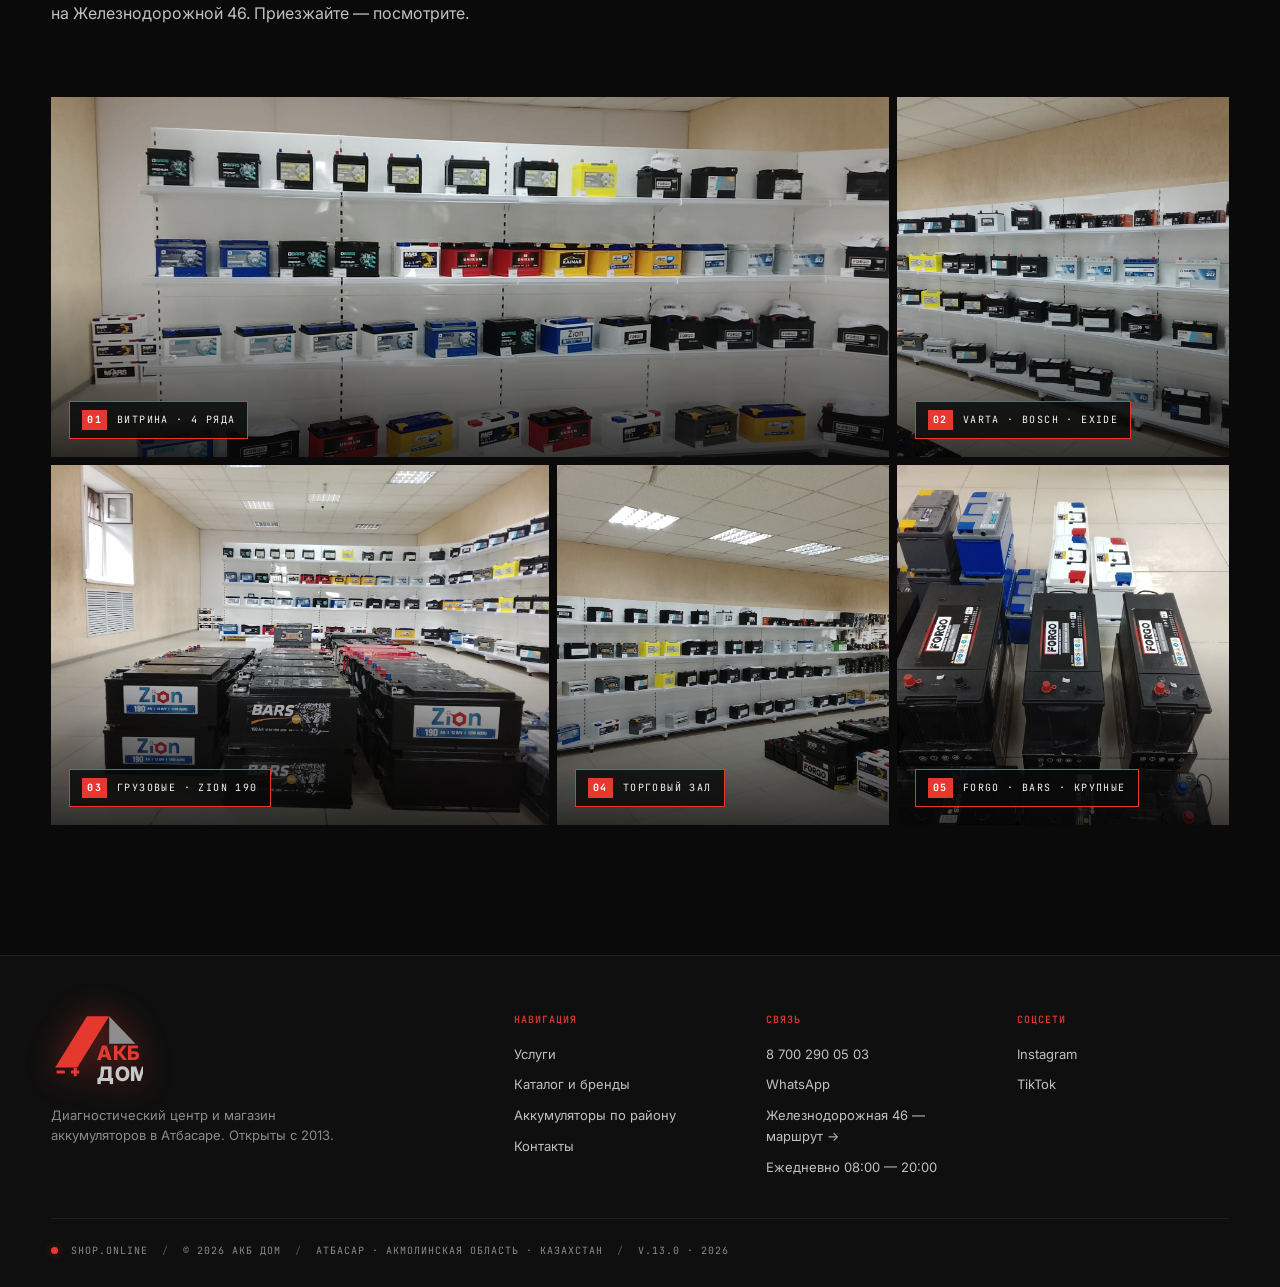
==== commit 8a805c11: "SEO/GEO: радиус обслуживания 50-100 км, 33 села в areaServed + GeoCircle, гео-ключи в H1/title, отка" ====
--- a/katalog.html
+++ b/katalog.html
@@ -5,8 +5,8 @@
 <meta name="viewport" content="width=device-width, initial-scale=1.0, viewport-fit=cover" />
 <meta name="theme-color" content="#E5392F" />
 
-<title>Каталог аккумуляторов — VARTA, BOSCH, ZION в Атбасаре | АКБ Дом</title>
-<meta name="description" content="Каталог аккумуляторов в Атбасаре: 100+ моделей — VARTA, BOSCH, EXIDE, ZION, BARS, KAINAR и другие. Реальный склад, заводская гарантия, свежая дата выпуска." />
+<title>Купить аккумулятор в Атбасаре — каталог 100+ моделей | АКБ Дом</title>
+<meta name="description" content="Каталог аккумуляторов в Атбасаре: 100+ моделей в наличии — VARTA, BOSCH, EXIDE, ZION, BARS, KAINAR. Реальный склад на Железнодорожной 46, заводская гарантия." />
 <meta name="robots" content="index, follow, max-image-preview:large" />
 <meta name="geo.region" content="KZ-AKM" />
 <meta name="geo.placename" content="Атбасар" />
@@ -17,8 +17,8 @@
 <meta property="og:type" content="website" />
 <meta property="og:locale" content="ru_KZ" />
 <meta property="og:site_name" content="АКБ Дом" />
-<meta property="og:title" content="Каталог аккумуляторов — VARTA, BOSCH, ZION в Атбасаре | АКБ Дом" />
-<meta property="og:description" content="Каталог аккумуляторов в Атбасаре: 100+ моделей — VARTA, BOSCH, EXIDE, ZION, BARS, KAINAR и другие. Реальный склад, заводская гарантия, свежая дата выпуска." />
+<meta property="og:title" content="Купить аккумулятор в Атбасаре — каталог 100+ моделей | АКБ Дом" />
+<meta property="og:description" content="Каталог аккумуляторов в Атбасаре: 100+ моделей в наличии — VARTA, BOSCH, EXIDE, ZION, BARS, KAINAR. Реальный склад на Железнодорожной 46, заводская гарантия." />
 <meta property="og:image" content="https://akb-dom.kz/og-cover.jpg" />
 <meta property="og:url" content="https://akb-dom.kz/katalog.html" />
 
@@ -30,25 +30,279 @@
 
 <script type="application/ld+json">
 {
-  "@context":"https://schema.org","@type":"AutoPartsStore","@id":"https://akb-dom.kz/#business",
-  "name":"АКБ Дом","alternateName":["AKB Dom Atbasar","АКБ Дом Атбасар"],
-  "description":"Диагностический центр и самый большой магазин аккумуляторов в Атбасаре. Бесплатный подбор АКБ. 100+ моделей. 12 лет на рынке. BARS, FORGO, VARTA, BOSCH, EXIDE, ZION, KAINAR.",
-  "url":"https://akb-dom.kz/","logo":"https://akb-dom.kz/images/akb-dom-logo.jpg",
-  "image":["https://akb-dom.kz/images/akb-dom-atbasar-1.jpg","https://akb-dom.kz/images/akb-dom-atbasar-2.jpg","https://akb-dom.kz/images/akb-dom-atbasar-3.jpg","https://akb-dom.kz/images/akb-dom-atbasar-4.jpg"],
-  "telephone":"+77002900503","priceRange":"20000 — 180000 ₸","currenciesAccepted":"KZT","paymentAccepted":"Cash, Credit Card, Kaspi","foundingDate":"2013",
-  "address":{"@type":"PostalAddress","streetAddress":"Железнодорожная улица, 46","addressLocality":"Атбасар","addressRegion":"Акмолинская область","addressCountry":"KZ","postalCode":"020400"},
-  "geo":{"@type":"GeoCoordinates","latitude":51.82049,"longitude":68.36369},
-  "openingHoursSpecification":[{"@type":"OpeningHoursSpecification","dayOfWeek":["Monday","Tuesday","Wednesday","Thursday","Friday","Saturday","Sunday"],"opens":"08:00","closes":"20:00"}],
-  "sameAs":["https://www.instagram.com/akb.dom_astana","https://www.tiktok.com/@akb.dom_astana","https://2gis.kz/firm/70000001114789784"],
-  "hasMap":"https://2gis.kz/firm/70000001114789784",
-  "areaServed":[{"@type":"City","name":"Атбасар"},{"@type":"AdministrativeArea","name":"Атбасарский район"},{"@type":"Place","name":"Самарка"},{"@type":"Place","name":"Сергеевка"},{"@type":"Place","name":"Тельмана"},{"@type":"Place","name":"Макеевка"},{"@type":"Place","name":"Калиновка"},{"@type":"Place","name":"Сочинское"},{"@type":"Place","name":"Мариновка"}],
-  "makesOffer":[
-    {"@type":"Offer","itemOffered":{"@type":"Service","name":"Подбор аккумулятора","description":"Бесплатный подбор АКБ по марке, модели и году авто за 30 секунд."}},
-    {"@type":"Offer","itemOffered":{"@type":"Service","name":"Замена аккумулятора","description":"Замена АКБ на месте в Атбасаре за 15 минут."}},
-    {"@type":"Offer","itemOffered":{"@type":"Service","name":"Диагностика аккумулятора","description":"Проверка напряжения, пускового тока и состояния батареи."}},
-    {"@type":"Offer","itemOffered":{"@type":"Service","name":"Зарядка аккумулятора","description":"Зарядка разряженного аккумулятора правильным током."}}
+  "@context": "https://schema.org",
+  "@type": "AutoPartsStore",
+  "@id": "https://akb-dom.kz/#business",
+  "name": "АКБ Дом",
+  "alternateName": [
+    "AKB Dom Atbasar",
+    "АКБ Дом Атбасар"
   ],
-  "brand":[{"@type":"Brand","name":"BARS"},{"@type":"Brand","name":"FORGO"},{"@type":"Brand","name":"VARTA"},{"@type":"Brand","name":"BOSCH"},{"@type":"Brand","name":"EXIDE"},{"@type":"Brand","name":"ZION"},{"@type":"Brand","name":"KAINAR"},{"@type":"Brand","name":"UNIKUM"}]
+  "description": "Диагностический центр и самый большой магазин аккумуляторов в Атбасаре. Бесплатный подбор АКБ. 100+ моделей. 13 лет на рынке. BARS, FORGO, VARTA, BOSCH, EXIDE, ZION, KAINAR.",
+  "url": "https://akb-dom.kz/",
+  "logo": "https://akb-dom.kz/images/akb-dom-logo.jpg",
+  "image": [
+    "https://akb-dom.kz/images/akb-dom-atbasar-1.jpg",
+    "https://akb-dom.kz/images/akb-dom-atbasar-2.jpg",
+    "https://akb-dom.kz/images/akb-dom-atbasar-3.jpg",
+    "https://akb-dom.kz/images/akb-dom-atbasar-4.jpg"
+  ],
+  "telephone": "+77002900503",
+  "priceRange": "20000 — 180000 ₸",
+  "currenciesAccepted": "KZT",
+  "paymentAccepted": "Cash, Credit Card, Kaspi",
+  "foundingDate": "2013",
+  "address": {
+    "@type": "PostalAddress",
+    "streetAddress": "Железнодорожная улица, 46",
+    "addressLocality": "Атбасар",
+    "addressRegion": "Акмолинская область",
+    "addressCountry": "KZ",
+    "postalCode": "020400"
+  },
+  "geo": {
+    "@type": "GeoCoordinates",
+    "latitude": 51.82049,
+    "longitude": 68.36369
+  },
+  "openingHoursSpecification": [
+    {
+      "@type": "OpeningHoursSpecification",
+      "dayOfWeek": [
+        "Monday",
+        "Tuesday",
+        "Wednesday",
+        "Thursday",
+        "Friday",
+        "Saturday",
+        "Sunday"
+      ],
+      "opens": "08:00",
+      "closes": "20:00"
+    }
+  ],
+  "sameAs": [
+    "https://www.instagram.com/akb.dom_astana",
+    "https://www.tiktok.com/@akb.dom_astana",
+    "https://2gis.kz/firm/70000001114789784"
+  ],
+  "hasMap": "https://2gis.kz/firm/70000001114789784",
+  "areaServed": [
+    {
+      "@type": "City",
+      "name": "Атбасар"
+    },
+    {
+      "@type": "AdministrativeArea",
+      "name": "Атбасарский район"
+    },
+    {
+      "@type": "GeoCircle",
+      "name": "Зона обслуживания — радиус 100 км от Атбасара",
+      "geoMidpoint": {
+        "@type": "GeoCoordinates",
+        "latitude": 51.82049,
+        "longitude": 68.36369
+      },
+      "geoRadius": "100000"
+    },
+    {
+      "@type": "Place",
+      "name": "Мариновка"
+    },
+    {
+      "@type": "Place",
+      "name": "Макеевка"
+    },
+    {
+      "@type": "Place",
+      "name": "Сочинское"
+    },
+    {
+      "@type": "Place",
+      "name": "Сергеевка"
+    },
+    {
+      "@type": "Place",
+      "name": "Самарка"
+    },
+    {
+      "@type": "Place",
+      "name": "Сепе"
+    },
+    {
+      "@type": "Place",
+      "name": "Тельмана"
+    },
+    {
+      "@type": "Place",
+      "name": "Тимашевка"
+    },
+    {
+      "@type": "Place",
+      "name": "Титовка"
+    },
+    {
+      "@type": "Place",
+      "name": "Ждановка"
+    },
+    {
+      "@type": "Place",
+      "name": "Ащиколь"
+    },
+    {
+      "@type": "Place",
+      "name": "Бастау"
+    },
+    {
+      "@type": "Place",
+      "name": "Борисовка"
+    },
+    {
+      "@type": "Place",
+      "name": "Есенгельды"
+    },
+    {
+      "@type": "Place",
+      "name": "Калиновка"
+    },
+    {
+      "@type": "Place",
+      "name": "Караколь"
+    },
+    {
+      "@type": "Place",
+      "name": "Косбармак"
+    },
+    {
+      "@type": "Place",
+      "name": "Магдалиновка"
+    },
+    {
+      "@type": "Place",
+      "name": "Новоалександровка"
+    },
+    {
+      "@type": "Place",
+      "name": "Новомариновка"
+    },
+    {
+      "@type": "Place",
+      "name": "Новосельское"
+    },
+    {
+      "@type": "Place",
+      "name": "Родионовка"
+    },
+    {
+      "@type": "Place",
+      "name": "Хрящевка"
+    },
+    {
+      "@type": "Place",
+      "name": "Адыр"
+    },
+    {
+      "@type": "Place",
+      "name": "Пригородное"
+    },
+    {
+      "@type": "Place",
+      "name": "Пролетарка"
+    },
+    {
+      "@type": "Place",
+      "name": "Поповка"
+    },
+    {
+      "@type": "Place",
+      "name": "Садубек"
+    },
+    {
+      "@type": "Place",
+      "name": "Смирновка"
+    },
+    {
+      "@type": "Place",
+      "name": "Покровка"
+    },
+    {
+      "@type": "Place",
+      "name": "Кийма"
+    },
+    {
+      "@type": "Place",
+      "name": "Шуйское"
+    }
+  ],
+  "makesOffer": [
+    {
+      "@type": "Offer",
+      "itemOffered": {
+        "@type": "Service",
+        "name": "Подбор аккумулятора",
+        "description": "Бесплатный подбор АКБ по марке, модели и году авто за 30 секунд."
+      }
+    },
+    {
+      "@type": "Offer",
+      "itemOffered": {
+        "@type": "Service",
+        "name": "Замена аккумулятора",
+        "description": "Замена АКБ на месте в Атбасаре за 15 минут."
+      }
+    },
+    {
+      "@type": "Offer",
+      "itemOffered": {
+        "@type": "Service",
+        "name": "Диагностика аккумулятора",
+        "description": "Проверка напряжения, пускового тока и состояния батареи."
+      }
+    },
+    {
+      "@type": "Offer",
+      "itemOffered": {
+        "@type": "Service",
+        "name": "Зарядка аккумулятора",
+        "description": "Зарядка разряженного аккумулятора правильным током."
+      }
+    }
+  ],
+  "brand": [
+    {
+      "@type": "Brand",
+      "name": "BARS"
+    },
+    {
+      "@type": "Brand",
+      "name": "FORGO"
+    },
+    {
+      "@type": "Brand",
+      "name": "VARTA"
+    },
+    {
+      "@type": "Brand",
+      "name": "BOSCH"
+    },
+    {
+      "@type": "Brand",
+      "name": "EXIDE"
+    },
+    {
+      "@type": "Brand",
+      "name": "ZION"
+    },
+    {
+      "@type": "Brand",
+      "name": "KAINAR"
+    },
+    {
+      "@type": "Brand",
+      "name": "UNIKUM"
+    }
+  ]
 }
 </script>
 <script type="application/ld+json">{"@context":"https://schema.org","@type":"BreadcrumbList","itemListElement":[{"@type":"ListItem","position":1,"name":"Главная","item":"https://akb-dom.kz/"},{"@type":"ListItem","position":2,"name":"Каталог и бренды","item":"https://akb-dom.kz/katalog.html"}]}</script>
@@ -162,8 +416,8 @@
         <span class="sec-eyebrow-lbl">/ АРСЕНАЛ</span>
       </div>
       <h1 class="sec-h2">
-        100<span class="plus">+</span> моделей<br/>
-        <span class="ph">на складе.</span>
+        Аккумуляторы в&nbsp;Атбасаре —<br/>
+        <span class="ph">100<span class="plus">+</span> моделей на&nbsp;складе.</span>
       </h1>
       <p class="sec-sub">Реальный склад в&nbsp;Атбасаре. Не «закажем под&nbsp;вас за&nbsp;неделю», а&nbsp;«забирайте сегодня».</p>
     </header>
@@ -306,7 +560,7 @@
         <h4 class="mono">НАВИГАЦИЯ</h4>
         <a href="uslugi.html" data-sound="click">Услуги</a>
         <a href="katalog.html" data-sound="click">Каталог и бренды</a>
-        <a href="rayon.html" data-sound="click">Доставка по району</a>
+        <a href="rayon.html" data-sound="click">Аккумуляторы по району</a>
         <a href="kontakty.html" data-sound="click">Контакты</a>
       </div>
       <div class="foot-col">
--- a/styles.css
+++ b/styles.css
@@ -48,7 +48,6 @@
   line-height: 1.6;
   -webkit-font-smoothing: antialiased;
   overflow-x: hidden;
-  cursor: none;
 }
 
 /* Subtle grid background */
@@ -78,7 +77,7 @@
 
 img { max-width: 100%; display: block; }
 a { color: inherit; text-decoration: none; }
-button { font: inherit; cursor: none; background: none; border: 0; color: inherit; }
+button { font: inherit; cursor: pointer; background: none; border: 0; color: inherit; }
 ::selection { background: var(--ph); color: #fff; }
 
 .container {
@@ -99,6 +98,9 @@
   transition: opacity .8s ease, visibility .8s;
 }
 .boot.hide { opacity: 0; visibility: hidden; pointer-events: none; }
+/* страховка: скрыть boot даже если JS не отработал */
+.boot { animation: bootSafety .3s 1.8s forwards; }
+@keyframes bootSafety { to { opacity: 0; visibility: hidden; pointer-events: none; } }
 .boot-inner {
   display: flex;
   flex-direction: column;
@@ -137,6 +139,7 @@
 .boot-ok { color: var(--ph); font-weight: 700; }
 
 /* ──────── CURSOR ──────── */
+body.js-cursor, body.js-cursor button { cursor: none; }
 .cursor {
   position: fixed;
   width: 28px; height: 28px;
@@ -1232,6 +1235,14 @@
   border-color: var(--ph);
   color: #fff;
   transform: translateY(-1px);
+}
+.region-h2 {
+  font-family: var(--f-sans);
+  font-weight: 700;
+  font-size: clamp(17px, 2vw, 20px);
+  color: var(--ink);
+  letter-spacing: -.01em;
+  margin: 26px 0 10px;
 }
 .region-text {
   font-size: 14px;
@@ -1907,7 +1918,10 @@
   opacity: 0;
   transform: translateY(24px);
   transition: opacity .7s ease, transform .7s ease;
-}
+  /* страховка: показать контент, даже если JS не отработал */
+  animation: revealSafety .01s 3s forwards;
+}
+@keyframes revealSafety { to { opacity: 1; transform: none; } }
 .reveal.in { opacity: 1; transform: translateY(0); }
 @media (prefers-reduced-motion: reduce) {
   *, *::before, *::after { animation-duration: .01ms !important; transition-duration: .01ms !important; }
